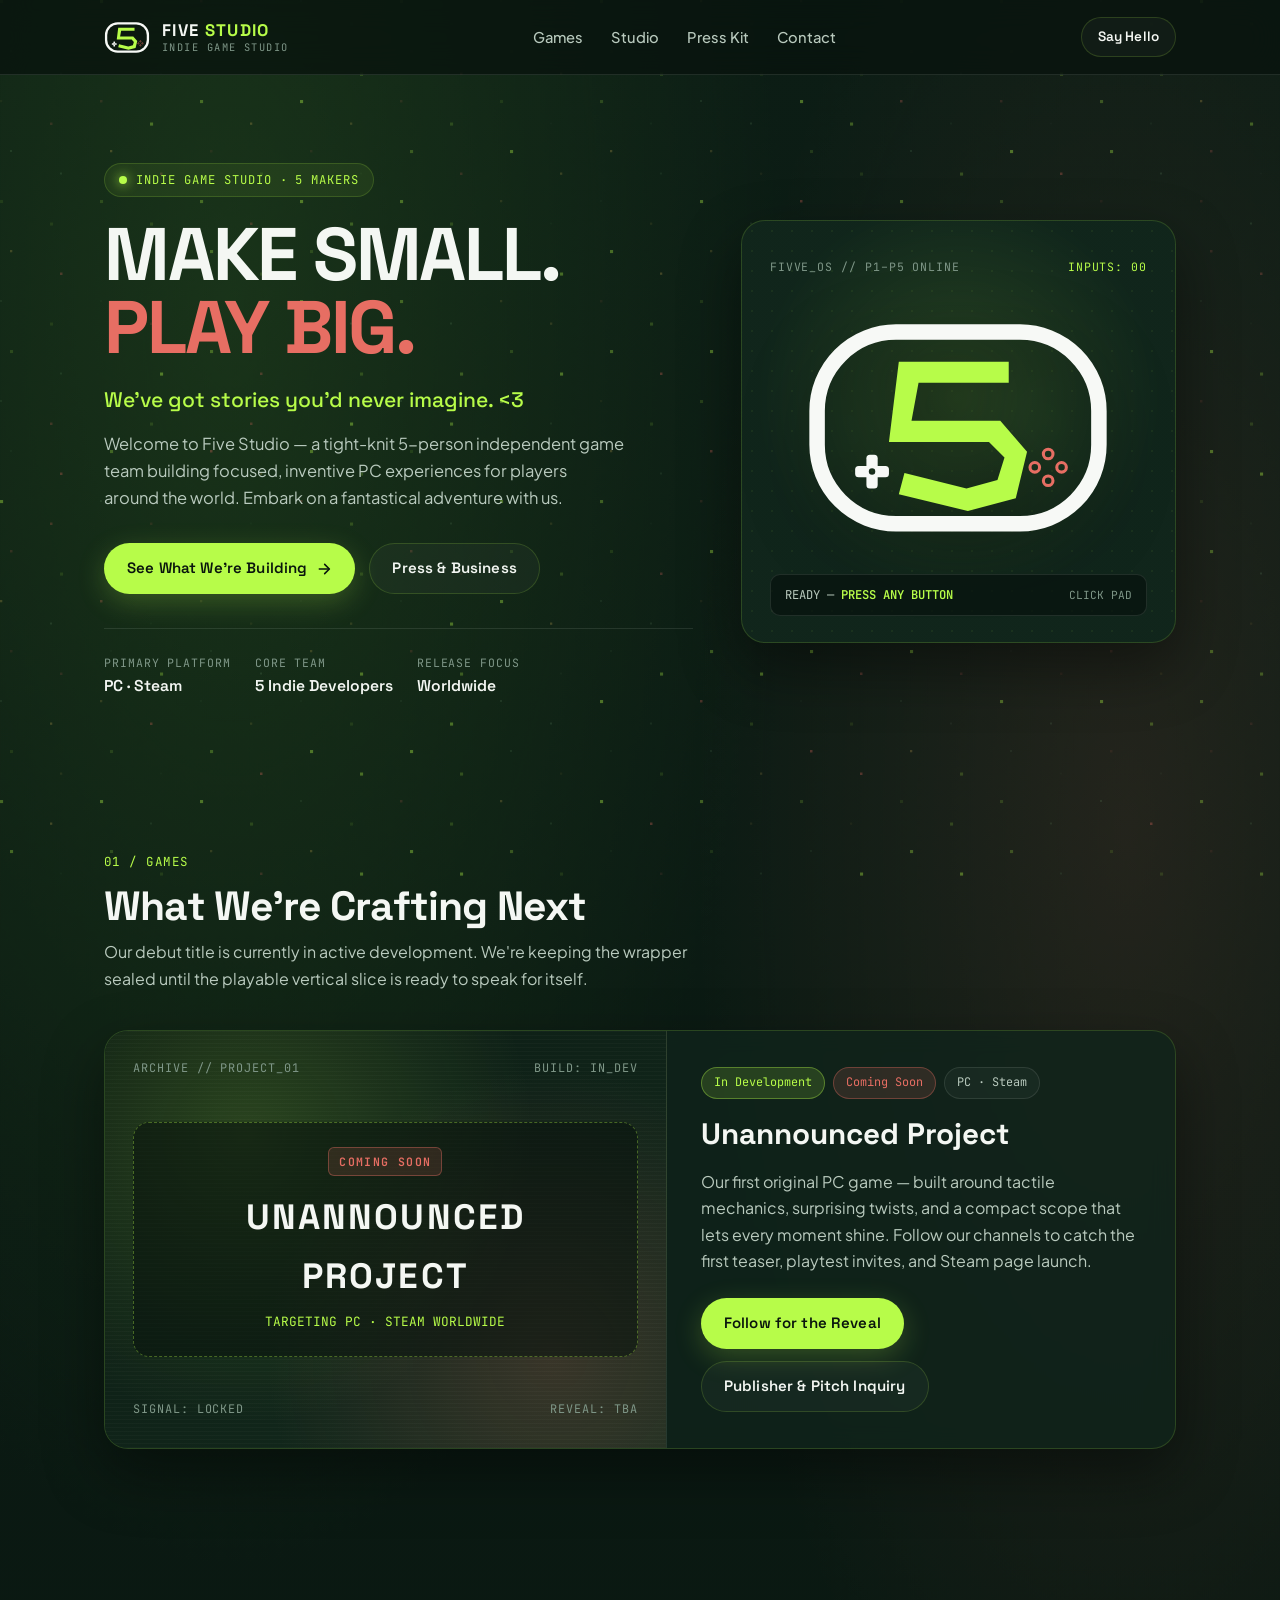
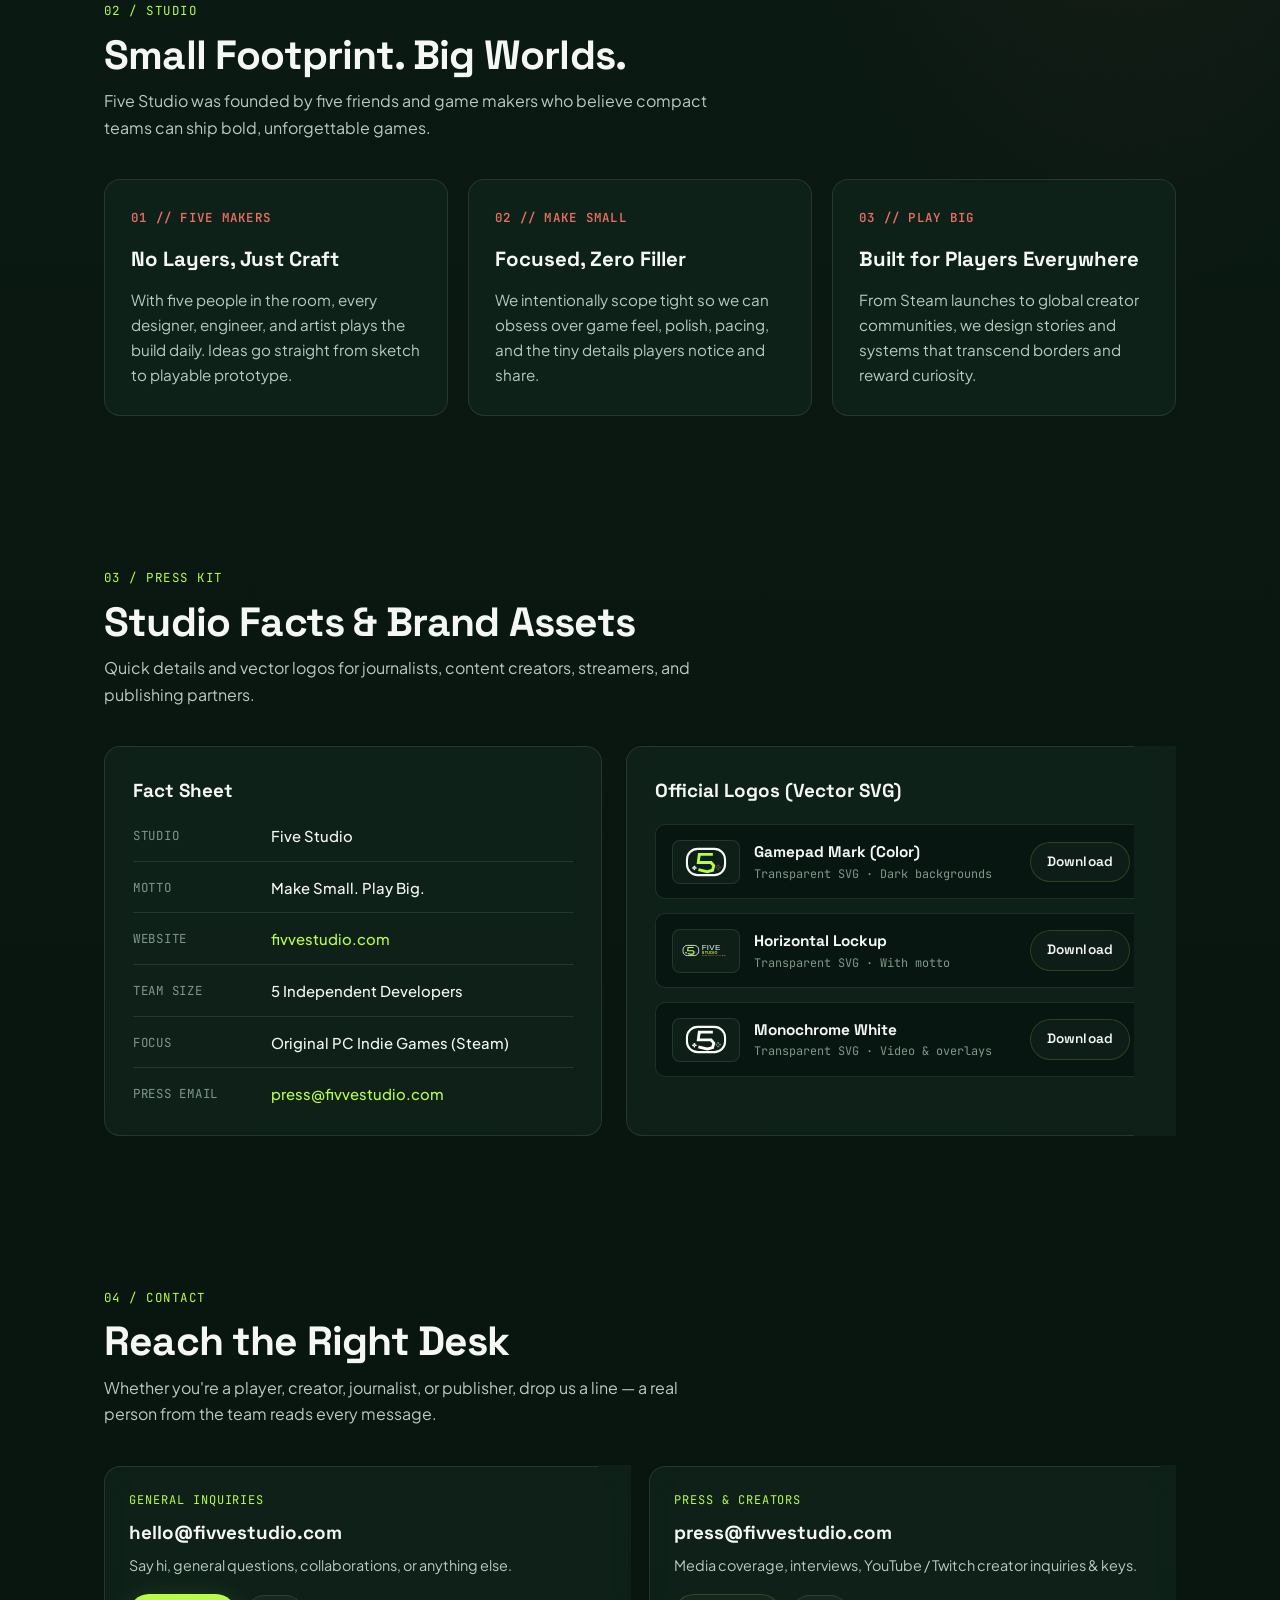
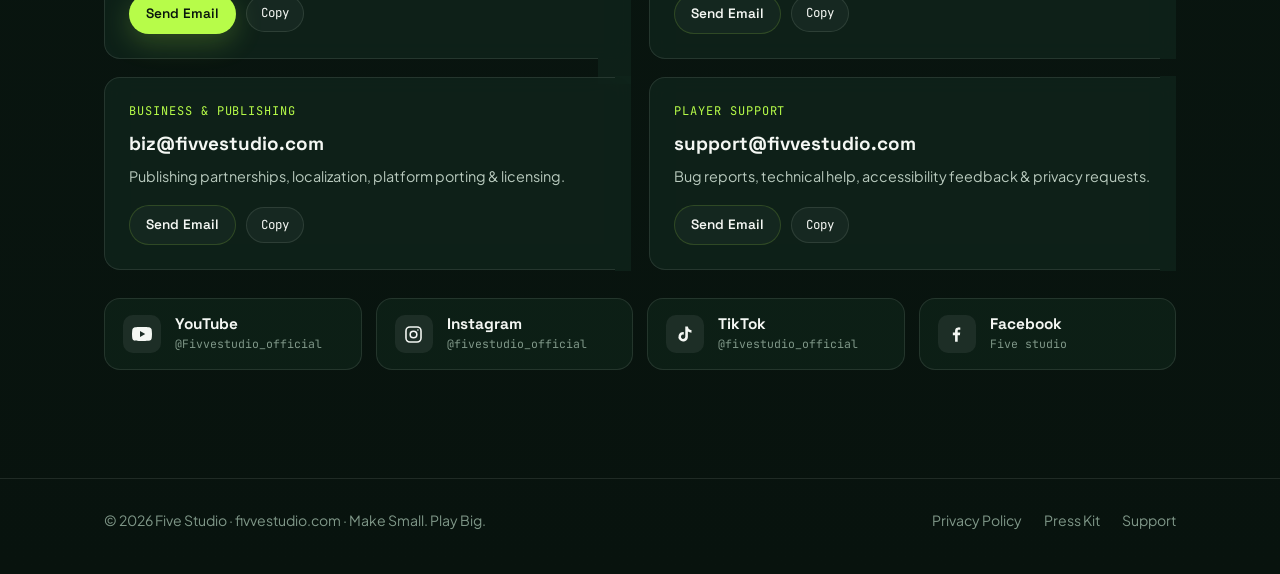
==== index.html @ c265f398 "feat: 初始化 Five Studio 官方网站与隐私政策页面" ====
<!DOCTYPE html>
<html lang="en">
<head>
  <meta charset="UTF-8" />
  <meta name="viewport" content="width=device-width, initial-scale=1.0" />
  <title>Five Studio — Make Small. Play Big. | Indie Game Studio</title>
  <meta name="description" content="Five Studio is a 5-person independent game studio crafting inventive PC games for players worldwide. Make Small. Play Big." />
  <link rel="canonical" href="https://fivvestudio.com/" />
  <meta name="theme-color" content="#0d1f17" />

  <!-- Open Graph / Social -->
  <meta property="og:type" content="website" />
  <meta property="og:site_name" content="Five Studio" />
  <meta property="og:title" content="Five Studio — Make Small. Play Big." />
  <meta property="og:description" content="We've got stories you'd never imagine. Five indie developers crafting tight, inventive games for PC & Steam." />
  <meta property="og:url" content="https://fivvestudio.com/" />
  <meta property="og:image" content="https://fivvestudio.com/assets/og-cover.png" />
  <meta property="og:image:width" content="1200" />
  <meta property="og:image:height" content="630" />

  <meta name="twitter:card" content="summary_large_image" />
  <meta name="twitter:title" content="Five Studio — Make Small. Play Big." />
  <meta name="twitter:description" content="We've got stories you'd never imagine. Five indie developers crafting tight, inventive games for PC & Steam." />
  <meta name="twitter:image" content="https://fivvestudio.com/assets/og-cover.png" />

  <link rel="icon" type="image/svg+xml" href="./assets/favicon.svg" />
  <link rel="preconnect" href="https://fonts.googleapis.com" />
  <link rel="preconnect" href="https://fonts.gstatic.com" crossorigin />
  <link href="https://fonts.googleapis.com/css2?family=JetBrains+Mono:wght@400;500;600&family=Plus+Jakarta+Sans:wght@400;500;600;700&family=Space+Grotesk:wght@500;600;700&display=swap" rel="stylesheet" />
  <link rel="stylesheet" href="./styles.css" />
</head>
<body>
  <canvas id="dot-matrix" aria-hidden="true"></canvas>

  <div class="site-shell">
    <header class="site-header">
      <div class="container nav-inner">
        <a class="brand-link" href="#top" aria-label="Five Studio Home">
          <img class="brand-mark" src="./assets/logo-mark.svg" alt="Five Studio Logo" width="46" height="33" />
          <span class="brand-wordmark">
            <span class="brand-name">FIVE <span>STUDIO</span></span>
            <span class="brand-sub">INDIE GAME STUDIO</span>
          </span>
        </a>

        <nav aria-label="Primary Navigation">
          <ul class="nav-links" id="nav-links">
            <li><a href="#games">Games</a></li>
            <li><a href="#studio">Studio</a></li>
            <li><a href="#press">Press Kit</a></li>
            <li><a href="#contact">Contact</a></li>
          </ul>
        </nav>

        <div class="nav-actions">
          <a class="btn btn-outline btn-sm" href="#contact">Say Hello</a>
          <button class="menu-toggle" id="menu-toggle" type="button" aria-label="Toggle Menu" aria-expanded="false" aria-controls="nav-links">
            <svg width="20" height="20" viewBox="0 0 24 24" fill="none" stroke="currentColor" stroke-width="2" stroke-linecap="round">
              <line x1="4" y1="7" x2="20" y2="7" />
              <line x1="4" y1="12" x2="20" y2="12" />
              <line x1="4" y1="17" x2="20" y2="17" />
            </svg>
          </button>
        </div>
      </div>
    </header>

    <main id="top">
      <!-- Hero -->
      <section class="hero">
        <div class="container hero-grid">
          <div>
            <div class="status-pill">
              <span class="status-dot" aria-hidden="true"></span>
              <span>Indie Game Studio · 5 Makers</span>
            </div>

            <h1 class="hero-title">
              <span class="line-white">MAKE SMALL.</span>
              <span class="line-accent">PLAY BIG.</span>
            </h1>

            <p class="hero-lead">We've got stories you'd never imagine. &lt;3</p>
            <p class="hero-desc">
              Welcome to Five Studio — a tight-knit 5-person independent game team building focused, inventive PC experiences for players around the world. Embark on a fantastical adventure with us.
            </p>

            <div class="hero-cta">
              <a class="btn btn-primary" href="#games">
                <span>See What We're Building</span>
                <svg width="16" height="16" viewBox="0 0 24 24" fill="none" stroke="currentColor" stroke-width="2.4" stroke-linecap="round" stroke-linejoin="round" aria-hidden="true">
                  <path d="M5 12h14" /><path d="m13 5 7 7-7 7" />
                </svg>
              </a>
              <a class="btn btn-outline" href="#contact">Press &amp; Business</a>
            </div>

            <div class="hero-meta">
              <div class="meta-item">
                <span class="meta-label">Primary Platform</span>
                <span class="meta-value">PC · Steam</span>
              </div>
              <div class="meta-item">
                <span class="meta-label">Core Team</span>
                <span class="meta-value">5 Indie Developers</span>
              </div>
              <div class="meta-item">
                <span class="meta-label">Release Focus</span>
                <span class="meta-value">Worldwide</span>
              </div>
            </div>
          </div>

          <!-- Interactive Controller Logo Card -->
          <div class="controller-stage" aria-label="Interactive Five Studio Controller">
            <div class="stage-topbar">
              <span>FIVVE_OS // P1–P5 ONLINE</span>
              <span class="stage-badge" id="stage-counter">INPUTS: 00</span>
            </div>

            <div class="controller-wrap">
              <svg class="interactive-logo" id="interactive-logo" xmlns="http://www.w3.org/2000/svg" viewBox="0 0 220 156" fill="none" role="img" aria-label="Five Studio Interactive Gamepad Logo">
                <defs>
                  <mask id="hero-dpad-hole">
                    <rect x="-20" y="-20" width="40" height="40" fill="#FFFFFF" />
                    <circle cx="0" cy="0" r="2.3" fill="#000000" />
                  </mask>
                </defs>

                <rect x="10" y="10" width="200" height="136" rx="56" ry="56" stroke="#F7F9F6" stroke-width="11" />
                <path
                  d="M68 31H146V46H82L77 73H140L159 95L151 128L117 137L68 125L72 110L116 121L138 115L143 99L132 88H61L68 31Z"
                  fill="#B7FC49"
                />

                <!-- Interactive D-Pad -->
                <g transform="translate(49 109)" mask="url(#hero-dpad-hole)">
                  <rect x="-12" y="-4" width="24" height="8" rx="2.5" fill="#F7F9F6" />
                  <rect x="-4" y="-12" width="8" height="24" rx="2.5" fill="#F7F9F6" />
                </g>
                <g class="ctrl-hit" data-key="UP" data-nudge="nudge-up" tabindex="0" role="button" aria-label="D-Pad Up">
                  <rect x="43" y="93" width="12" height="12" fill="transparent" />
                </g>
                <g class="ctrl-hit" data-key="DOWN" data-nudge="nudge-down" tabindex="0" role="button" aria-label="D-Pad Down">
                  <rect x="43" y="113" width="12" height="12" fill="transparent" />
                </g>
                <g class="ctrl-hit" data-key="LEFT" data-nudge="nudge-left" tabindex="0" role="button" aria-label="D-Pad Left">
                  <rect x="33" y="103" width="12" height="12" fill="transparent" />
                </g>
                <g class="ctrl-hit" data-key="RIGHT" data-nudge="nudge-right" tabindex="0" role="button" aria-label="D-Pad Right">
                  <rect x="53" y="103" width="12" height="12" fill="transparent" />
                </g>

                <!-- Interactive 4 Coral Buttons -->
                <g transform="translate(174 106)" stroke="#E76E63" stroke-width="2.2" fill="none">
                  <circle class="ctrl-btn-circle" cx="0" cy="-9.5" r="3.4" data-key="Y" data-nudge="nudge-pop" tabindex="0" role="button" aria-label="Button Y" />
                  <circle class="ctrl-btn-circle" cx="9.5" cy="0" r="3.4" data-key="B" data-nudge="nudge-pop" tabindex="0" role="button" aria-label="Button B" />
                  <circle class="ctrl-btn-circle" cx="0" cy="9.5" r="3.4" data-key="A" data-nudge="nudge-pop" tabindex="0" role="button" aria-label="Button A" />
                  <circle class="ctrl-btn-circle" cx="-9.5" cy="0" r="3.4" data-key="X" data-nudge="nudge-pop" tabindex="0" role="button" aria-label="Button X" />
                </g>
              </svg>
            </div>

            <div class="stage-console">
              <span class="console-text" id="console-text">READY — <strong>PRESS ANY BUTTON</strong></span>
              <span class="console-hint">CLICK PAD</span>
            </div>
          </div>
        </div>
      </section>

      <!-- Games Section -->
      <section class="section" id="games">
        <div class="container">
          <div class="section-header">
            <span class="section-eyebrow">01 / Games</span>
            <h2 class="section-title">What We're Crafting Next</h2>
            <p class="section-subtitle">
              Our debut title is currently in active development. We're keeping the wrapper sealed until the playable vertical slice is ready to speak for itself.
            </p>
          </div>

          <article class="game-card">
            <div class="game-visual">
              <div class="visual-hud-top">
                <span>ARCHIVE // PROJECT_01</span>
                <span>BUILD: IN_DEV</span>
              </div>

              <div class="visual-center">
                <span class="classified-tag">COMING SOON</span>
                <p class="classified-code">UNANNOUNCED PROJECT</p>
                <p class="classified-sub">TARGETING PC · STEAM WORLDWIDE</p>
              </div>

              <div class="visual-hud-bottom">
                <span>SIGNAL: LOCKED</span>
                <span>REVEAL: TBA</span>
              </div>
            </div>

            <div class="game-info">
              <div class="tag-row">
                <span class="chip chip-lime">In Development</span>
                <span class="chip chip-coral">Coming Soon</span>
                <span class="chip">PC · Steam</span>
              </div>

              <h3 class="game-title">Unannounced Project</h3>
              <p class="game-desc">
                Our first original PC game — built around tactile mechanics, surprising twists, and a compact scope that lets every moment shine. Follow our channels to catch the first teaser, playtest invites, and Steam page launch.
              </p>

              <div class="game-actions">
                <a class="btn btn-primary" href="#socials">Follow for the Reveal</a>
                <a class="btn btn-outline" href="mailto:biz@fivvestudio.com?subject=Five%20Studio%20%E2%80%94%20Unannounced%20Project%20Inquiry">
                  Publisher &amp; Pitch Inquiry
                </a>
              </div>
            </div>
          </article>
        </div>
      </section>

      <!-- Studio Section -->
      <section class="section" id="studio">
        <div class="container">
          <div class="section-header">
            <span class="section-eyebrow">02 / Studio</span>
            <h2 class="section-title">Small Footprint. Big Worlds.</h2>
            <p class="section-subtitle">
              Five Studio was founded by five friends and game makers who believe compact teams can ship bold, unforgettable games.
            </p>
          </div>

          <div class="pillars-grid">
            <div class="pillar-card">
              <div class="pillar-index">01 // FIVE MAKERS</div>
              <h3>No Layers, Just Craft</h3>
              <p>
                With five people in the room, every designer, engineer, and artist plays the build daily. Ideas go straight from sketch to playable prototype.
              </p>
            </div>

            <div class="pillar-card">
              <div class="pillar-index">02 // MAKE SMALL</div>
              <h3>Focused, Zero Filler</h3>
              <p>
                We intentionally scope tight so we can obsess over game feel, polish, pacing, and the tiny details players notice and share.
              </p>
            </div>

            <div class="pillar-card">
              <div class="pillar-index">03 // PLAY BIG</div>
              <h3>Built for Players Everywhere</h3>
              <p>
                From Steam launches to global creator communities, we design stories and systems that transcend borders and reward curiosity.
              </p>
            </div>
          </div>
        </div>
      </section>

      <!-- Press Kit Section -->
      <section class="section" id="press">
        <div class="container">
          <div class="section-header">
            <span class="section-eyebrow">03 / Press Kit</span>
            <h2 class="section-title">Studio Facts &amp; Brand Assets</h2>
            <p class="section-subtitle">
              Quick details and vector logos for journalists, content creators, streamers, and publishing partners.
            </p>
          </div>

          <div class="press-grid">
            <div class="panel">
              <h3 class="panel-title">Fact Sheet</h3>
              <dl class="facts-list">
                <div class="fact-row">
                  <dt>Studio</dt>
                  <dd>Five Studio</dd>
                </div>
                <div class="fact-row">
                  <dt>Motto</dt>
                  <dd>Make Small. Play Big.</dd>
                </div>
                <div class="fact-row">
                  <dt>Website</dt>
                  <dd><a href="https://fivvestudio.com/">fivvestudio.com</a></dd>
                </div>
                <div class="fact-row">
                  <dt>Team Size</dt>
                  <dd>5 Independent Developers</dd>
                </div>
                <div class="fact-row">
                  <dt>Focus</dt>
                  <dd>Original PC Indie Games (Steam)</dd>
                </div>
                <div class="fact-row">
                  <dt>Press Email</dt>
                  <dd><a href="mailto:press@fivvestudio.com">press@fivvestudio.com</a></dd>
                </div>
              </dl>
            </div>

            <div class="panel">
              <h3 class="panel-title">Official Logos (Vector SVG)</h3>
              <div class="asset-list">
                <div class="asset-item">
                  <div class="asset-left">
                    <div class="asset-thumb">
                      <img src="./assets/logo-mark.svg" alt="Five Studio Gamepad Mark preview" />
                    </div>
                    <div class="asset-meta">
                      <strong>Gamepad Mark (Color)</strong>
                      <span>Transparent SVG · Dark backgrounds</span>
                    </div>
                  </div>
                  <a class="btn btn-outline btn-sm" href="./assets/logo-mark.svg" download="five-studio-logo-mark.svg">Download</a>
                </div>

                <div class="asset-item">
                  <div class="asset-left">
                    <div class="asset-thumb">
                      <img src="./assets/logo-horizontal.svg" alt="Five Studio Horizontal Lockup preview" />
                    </div>
                    <div class="asset-meta">
                      <strong>Horizontal Lockup</strong>
                      <span>Transparent SVG · With motto</span>
                    </div>
                  </div>
                  <a class="btn btn-outline btn-sm" href="./assets/logo-horizontal.svg" download="five-studio-logo-horizontal.svg">Download</a>
                </div>

                <div class="asset-item">
                  <div class="asset-left">
                    <div class="asset-thumb">
                      <img src="./assets/logo-mono-white.svg" alt="Five Studio White Monochrome Logo preview" />
                    </div>
                    <div class="asset-meta">
                      <strong>Monochrome White</strong>
                      <span>Transparent SVG · Video &amp; overlays</span>
                    </div>
                  </div>
                  <a class="btn btn-outline btn-sm" href="./assets/logo-mono-white.svg" download="five-studio-logo-white.svg">Download</a>
                </div>
              </div>
            </div>
          </div>
        </div>
      </section>

      <!-- Contact & Socials -->
      <section class="section" id="contact">
        <div class="container">
          <div class="section-header">
            <span class="section-eyebrow">04 / Contact</span>
            <h2 class="section-title">Reach the Right Desk</h2>
            <p class="section-subtitle">
              Whether you're a player, creator, journalist, or publisher, drop us a line — a real person from the team reads every message.
            </p>
          </div>

          <div class="contact-grid">
            <div class="contact-card">
              <div>
                <div class="contact-role">General Inquiries</div>
                <div class="contact-email">hello@fivvestudio.com</div>
                <p class="contact-note">Say hi, general questions, collaborations, or anything else.</p>
              </div>
              <div class="contact-actions">
                <a class="btn btn-primary btn-sm" href="mailto:hello@fivvestudio.com">Send Email</a>
                <button class="copy-btn" type="button" data-copy="hello@fivvestudio.com">Copy</button>
              </div>
            </div>

            <div class="contact-card">
              <div>
                <div class="contact-role">Press &amp; Creators</div>
                <div class="contact-email">press@fivvestudio.com</div>
                <p class="contact-note">Media coverage, interviews, YouTube / Twitch creator inquiries &amp; keys.</p>
              </div>
              <div class="contact-actions">
                <a class="btn btn-outline btn-sm" href="mailto:press@fivvestudio.com">Send Email</a>
                <button class="copy-btn" type="button" data-copy="press@fivvestudio.com">Copy</button>
              </div>
            </div>

            <div class="contact-card">
              <div>
                <div class="contact-role">Business &amp; Publishing</div>
                <div class="contact-email">biz@fivvestudio.com</div>
                <p class="contact-note">Publishing partnerships, localization, platform porting &amp; licensing.</p>
              </div>
              <div class="contact-actions">
                <a class="btn btn-outline btn-sm" href="mailto:biz@fivvestudio.com">Send Email</a>
                <button class="copy-btn" type="button" data-copy="biz@fivvestudio.com">Copy</button>
              </div>
            </div>

            <div class="contact-card">
              <div>
                <div class="contact-role">Player Support</div>
                <div class="contact-email">support@fivvestudio.com</div>
                <p class="contact-note">Bug reports, technical help, accessibility feedback &amp; privacy requests.</p>
              </div>
              <div class="contact-actions">
                <a class="btn btn-outline btn-sm" href="mailto:support@fivvestudio.com">Send Email</a>
                <button class="copy-btn" type="button" data-copy="support@fivvestudio.com">Copy</button>
              </div>
            </div>
          </div>

          <div class="socials-grid" id="socials" aria-label="Official Social Media Channels">
            <a class="social-card" href="https://www.youtube.com/@Fivvestudio_official" target="_blank" rel="noopener noreferrer">
              <span class="social-icon" aria-hidden="true">
                <svg width="20" height="20" viewBox="0 0 24 24" fill="currentColor">
                  <path d="M23.5 6.2a3.02 3.02 0 0 0-2.12-2.14C19.5 3.5 12 3.5 12 3.5s-7.5 0-9.38.56A3.02 3.02 0 0 0 .5 6.2 31.6 31.6 0 0 0 0 12a31.6 31.6 0 0 0 .5 5.8 3.02 3.02 0 0 0 2.12 2.14c1.88.56 9.38.56 9.38.56s7.5 0 9.38-.56a3.02 3.02 0 0 0 2.12-2.14A31.6 31.6 0 0 0 24 12a31.6 31.6 0 0 0-.5-5.8ZM9.6 15.6V8.4l6.3 3.6-6.3 3.6Z" />
                </svg>
              </span>
              <span class="social-meta">
                <strong>YouTube</strong>
                <span>@Fivvestudio_official</span>
              </span>
            </a>

            <a class="social-card" href="https://www.instagram.com/fivestudio_official/" target="_blank" rel="noopener noreferrer">
              <span class="social-icon" aria-hidden="true">
                <svg width="19" height="19" viewBox="0 0 24 24" fill="none" stroke="currentColor" stroke-width="2" stroke-linecap="round" stroke-linejoin="round">
                  <rect x="2.5" y="2.5" width="19" height="19" rx="5" />
                  <circle cx="12" cy="12" r="4.2" />
                  <circle cx="17.6" cy="6.4" r="1" fill="currentColor" stroke="none" />
                </svg>
              </span>
              <span class="social-meta">
                <strong>Instagram</strong>
                <span>@fivestudio_official</span>
              </span>
            </a>

            <a class="social-card" href="https://www.tiktok.com/@fivestudio_official" target="_blank" rel="noopener noreferrer">
              <span class="social-icon" aria-hidden="true">
                <svg width="18" height="18" viewBox="0 0 24 24" fill="currentColor">
                  <path d="M19.59 6.69a4.83 4.83 0 0 1-3.77-4.25V2h-3.45v13.67a2.89 2.89 0 0 1-5.2 1.74 2.89 2.89 0 0 1 2.31-4.64 2.93 2.93 0 0 1 .88.13V9.4a6.84 6.84 0 0 0-1-.05A6.33 6.33 0 0 0 5 20.1a6.34 6.34 0 0 0 10.86-4.43v-7a8.16 8.16 0 0 0 4.77 1.52v-3.4a4.85 4.85 0 0 1-1-.1Z" />
                </svg>
              </span>
              <span class="social-meta">
                <strong>TikTok</strong>
                <span>@fivestudio_official</span>
              </span>
            </a>

            <a class="social-card" href="https://www.facebook.com/profile.php?id=61589894813402" target="_blank" rel="noopener noreferrer">
              <span class="social-icon" aria-hidden="true">
                <svg width="19" height="19" viewBox="0 0 24 24" fill="currentColor">
                  <path d="M13.5 21v-8.2h2.76l.41-3.2H13.5V7.55c0-.93.26-1.56 1.6-1.56h1.7V3.13A22.7 22.7 0 0 0 14.32 3c-2.46 0-4.14 1.5-4.14 4.25v2.35H7.4v3.2h2.78V21h3.32Z" />
                </svg>
              </span>
              <span class="social-meta">
                <strong>Facebook</strong>
                <span>Five studio</span>
              </span>
            </a>
          </div>
        </div>
      </section>
    </main>

    <footer class="site-footer">
      <div class="container footer-inner">
        <div>&copy; <span id="year">2026</span> Five Studio &middot; fivvestudio.com &middot; Make Small. Play Big.</div>
        <div class="footer-links">
          <a href="./privacy/">Privacy Policy</a>
          <a href="#press">Press Kit</a>
          <a href="mailto:support@fivvestudio.com">Support</a>
        </div>
      </div>
    </footer>
  </div>

  <script src="./app.js" defer></script>
</body>
</html>
---- styles.css ----
:root {
  --bg-void: #08130e;
  --bg-base: #0d1f17;
  --bg-elevated: rgba(16, 37, 27, 0.78);
  --bg-elevated-solid: #12281d;
  --bg-glow: #243f1e;
  --lime: #b7fc49;
  --lime-soft: rgba(183, 252, 73, 0.14);
  --coral: #e76e63;
  --coral-soft: rgba(231, 110, 99, 0.14);
  --gold: #d7b45c;
  --ink: #f4f7f3;
  --ink-secondary: #b9cabe;
  --ink-muted: #7f9788;
  --border: rgba(183, 252, 73, 0.16);
  --border-subtle: rgba(244, 247, 243, 0.1);
  --radius-sm: 10px;
  --radius-md: 16px;
  --radius-lg: 24px;
  --shadow-card: 0 24px 60px rgba(0, 0, 0, 0.42);
  --font-display: 'Space Grotesk', system-ui, -apple-system, BlinkMacSystemFont, sans-serif;
  --font-body: 'Plus Jakarta Sans', system-ui, -apple-system, BlinkMacSystemFont, sans-serif;
  --font-mono: 'JetBrains Mono', ui-monospace, SFMono-Regular, Menlo, monospace;
}

*,
*::before,
*::after {
  box-sizing: border-box;
}

html {
  scroll-behavior: smooth;
  background-color: var(--bg-void);
  color: var(--ink);
}

body {
  margin: 0;
  min-height: 100vh;
  font-family: var(--font-body);
  font-size: 16px;
  line-height: 1.65;
  color: var(--ink);
  background:
    radial-gradient(62% 48% at 18% 8%, rgba(49, 92, 34, 0.36) 0%, rgba(13, 31, 23, 0) 70%),
    radial-gradient(50% 42% at 88% 22%, rgba(231, 110, 99, 0.11) 0%, rgba(13, 31, 23, 0) 68%),
    linear-gradient(180deg, #0c1d15 0%, #08130e 100%);
  overflow-x: hidden;
  -webkit-font-smoothing: antialiased;
}

a {
  color: inherit;
  text-decoration: none;
}

img,
svg {
  display: block;
  max-width: 100%;
}

button {
  font: inherit;
  color: inherit;
}

:focus-visible {
  outline: 2px solid var(--lime);
  outline-offset: 3px;
}

/* Pixel matrix canvas backdrop */
#dot-matrix {
  position: fixed;
  inset: 0;
  width: 100%;
  height: 100%;
  pointer-events: none;
  z-index: 0;
  opacity: 0.72;
}

.site-shell {
  position: relative;
  z-index: 1;
}

.container {
  width: 100%;
  max-width: 1120px;
  margin: 0 auto;
  padding: 0 24px;
}

/* Header */
.site-header {
  position: sticky;
  top: 0;
  z-index: 50;
  backdrop-filter: blur(16px);
  -webkit-backdrop-filter: blur(16px);
  background: rgba(8, 19, 14, 0.76);
  border-bottom: 1px solid var(--border-subtle);
}

.nav-inner {
  display: flex;
  align-items: center;
  justify-content: space-between;
  gap: 20px;
  height: 74px;
}

.brand-link {
  display: inline-flex;
  align-items: center;
  gap: 12px;
  flex-shrink: 0;
}

.brand-mark {
  width: 46px;
  height: 33px;
  transition: transform 0.22s ease;
}

.brand-link:hover .brand-mark {
  transform: scale(1.06) rotate(-2deg);
}

.brand-wordmark {
  display: flex;
  flex-direction: column;
  line-height: 1;
}

.brand-name {
  font-family: var(--font-display);
  font-weight: 700;
  font-size: 1.05rem;
  letter-spacing: 0.08em;
  color: var(--ink);
}

.brand-name span {
  color: var(--lime);
}

.brand-sub {
  font-family: var(--font-mono);
  font-size: 0.65rem;
  letter-spacing: 0.14em;
  color: var(--ink-muted);
  margin-top: 3px;
}

.nav-links {
  display: flex;
  align-items: center;
  gap: 28px;
  list-style: none;
  margin: 0;
  padding: 0;
}

.nav-links a {
  font-size: 0.92rem;
  font-weight: 500;
  color: var(--ink-secondary);
  transition: color 0.18s ease;
}

.nav-links a:hover {
  color: var(--lime);
}

.nav-actions {
  display: flex;
  align-items: center;
  gap: 12px;
}

.menu-toggle {
  display: none;
  align-items: center;
  justify-content: center;
  width: 42px;
  height: 42px;
  border-radius: var(--radius-sm);
  border: 1px solid var(--border-subtle);
  background: rgba(255, 255, 255, 0.03);
  cursor: pointer;
}

/* Buttons */
.btn {
  display: inline-flex;
  align-items: center;
  justify-content: center;
  gap: 9px;
  padding: 12px 22px;
  border-radius: 999px;
  font-family: var(--font-display);
  font-weight: 600;
  font-size: 0.94rem;
  letter-spacing: 0.01em;
  border: 1px solid transparent;
  cursor: pointer;
  transition: transform 0.18s ease, box-shadow 0.2s ease, background-color 0.2s ease, border-color 0.2s ease, color 0.2s ease;
  white-space: nowrap;
}

.btn:active {
  transform: translateY(1px) scale(0.99);
}

.btn-primary {
  background: var(--lime);
  color: #09150d;
  box-shadow: 0 8px 28px rgba(183, 252, 73, 0.22);
}

.btn-primary:hover {
  background: #c8ff6e;
  transform: translateY(-2px);
  box-shadow: 0 12px 34px rgba(183, 252, 73, 0.34);
}

.btn-outline {
  background: rgba(255, 255, 255, 0.03);
  border-color: var(--border);
  color: var(--ink);
}

.btn-outline:hover {
  border-color: var(--lime);
  background: rgba(183, 252, 73, 0.08);
  color: var(--lime);
  transform: translateY(-2px);
}

.btn-sm {
  padding: 8px 16px;
  font-size: 0.85rem;
}

/* Status Pill */
.status-pill {
  display: inline-flex;
  align-items: center;
  gap: 9px;
  padding: 6px 14px;
  border-radius: 999px;
  border: 1px solid var(--border);
  background: rgba(183, 252, 73, 0.07);
  font-family: var(--font-mono);
  font-size: 0.76rem;
  letter-spacing: 0.08em;
  text-transform: uppercase;
  color: var(--lime);
}

.status-dot {
  width: 8px;
  height: 8px;
  border-radius: 50%;
  background: var(--lime);
  box-shadow: 0 0 12px var(--lime);
  animation: pulse 2.2s ease-in-out infinite;
}

@keyframes pulse {
  0%, 100% { opacity: 1; transform: scale(1); }
  50% { opacity: 0.45; transform: scale(0.84); }
}

/* Hero Section */
.hero {
  padding: 88px 0 76px;
}

.hero-grid {
  display: grid;
  grid-template-columns: 1.15fr 0.85fr;
  gap: 48px;
  align-items: center;
}

.hero-title {
  margin: 22px 0 18px;
  font-family: var(--font-display);
  font-size: clamp(2.8rem, 6vw, 4.65rem);
  font-weight: 700;
  line-height: 0.98;
  letter-spacing: -0.03em;
}

.hero-title .line-white {
  display: block;
  color: var(--ink);
}

.hero-title .line-accent {
  display: block;
  color: var(--coral);
}

.hero-lead {
  margin: 0 0 12px;
  font-family: var(--font-display);
  font-size: clamp(1.12rem, 2vw, 1.32rem);
  font-weight: 500;
  color: var(--lime);
}

.hero-desc {
  margin: 0 0 32px;
  max-width: 520px;
  color: var(--ink-secondary);
  font-size: 1.03rem;
}

.hero-cta {
  display: flex;
  flex-wrap: wrap;
  gap: 14px;
  margin-bottom: 34px;
}

.hero-meta {
  display: flex;
  flex-wrap: wrap;
  gap: 24px;
  padding-top: 24px;
  border-top: 1px solid var(--border-subtle);
}

.meta-item {
  display: flex;
  flex-direction: column;
  gap: 2px;
}

.meta-label {
  font-family: var(--font-mono);
  font-size: 0.72rem;
  letter-spacing: 0.08em;
  text-transform: uppercase;
  color: var(--ink-muted);
}

.meta-value {
  font-family: var(--font-display);
  font-weight: 600;
  font-size: 0.98rem;
  color: var(--ink);
}

/* Interactive Controller Stage */
.controller-stage {
  position: relative;
  border-radius: var(--radius-lg);
  padding: 36px 28px 26px;
  background:
    radial-gradient(circle at 50% 42%, rgba(183, 252, 73, 0.14) 0%, rgba(16, 37, 27, 0.9) 62%),
    var(--bg-elevated-solid);
  border: 1px solid var(--border);
  box-shadow: var(--shadow-card);
  overflow: hidden;
}

.controller-stage::before {
  content: '';
  position: absolute;
  inset: 0;
  background-image: radial-gradient(rgba(183, 252, 73, 0.16) 1.2px, transparent 1.2px);
  background-size: 20px 20px;
  opacity: 0.35;
  pointer-events: none;
}

.stage-topbar {
  position: relative;
  display: flex;
  justify-content: space-between;
  align-items: center;
  margin-bottom: 24px;
  font-family: var(--font-mono);
  font-size: 0.72rem;
  letter-spacing: 0.08em;
  color: var(--ink-muted);
}

.stage-badge {
  color: var(--lime);
}

.controller-wrap {
  position: relative;
  display: flex;
  align-items: center;
  justify-content: center;
  padding: 18px 8px 22px;
}

.interactive-logo {
  width: 100%;
  max-width: 310px;
  height: auto;
  filter: drop-shadow(0 16px 32px rgba(0, 0, 0, 0.45));
  transition: transform 0.25s ease;
  user-select: none;
}

.interactive-logo.nudge-up { transform: translateY(-6px); }
.interactive-logo.nudge-down { transform: translateY(6px); }
.interactive-logo.nudge-left { transform: translateX(-6px) rotate(-1.5deg); }
.interactive-logo.nudge-right { transform: translateX(6px) rotate(1.5deg); }
.interactive-logo.nudge-pop { transform: scale(1.045); }

.ctrl-hit {
  cursor: pointer;
  transition: opacity 0.14s ease, transform 0.14s ease;
}

.ctrl-btn-circle {
  cursor: pointer;
  transition: fill 0.14s ease, stroke-width 0.14s ease;
}

.ctrl-btn-circle:hover,
.ctrl-btn-circle.is-pressed {
  fill: rgba(231, 110, 99, 0.42);
  stroke-width: 2.8;
}

.stage-console {
  position: relative;
  display: flex;
  align-items: center;
  justify-content: space-between;
  gap: 12px;
  margin-top: 14px;
  padding: 10px 14px;
  border-radius: var(--radius-sm);
  background: rgba(8, 19, 14, 0.72);
  border: 1px solid var(--border-subtle);
  font-family: var(--font-mono);
  font-size: 0.76rem;
  color: var(--ink-secondary);
}

.console-text {
  overflow: hidden;
  text-overflow: ellipsis;
  white-space: nowrap;
}

.console-text strong {
  color: var(--lime);
  font-weight: 600;
}

.console-text.combo strong {
  color: var(--coral);
}

.console-hint {
  color: var(--ink-muted);
  font-size: 0.7rem;
  flex-shrink: 0;
}

/* Sections */
.section {
  padding: 76px 0;
}

.section-header {
  display: flex;
  flex-direction: column;
  gap: 10px;
  margin-bottom: 38px;
}

.section-eyebrow {
  font-family: var(--font-mono);
  font-size: 0.78rem;
  letter-spacing: 0.12em;
  text-transform: uppercase;
  color: var(--lime);
}

.section-title {
  margin: 0;
  font-family: var(--font-display);
  font-size: clamp(1.85rem, 3.6vw, 2.55rem);
  font-weight: 700;
  line-height: 1.15;
  letter-spacing: -0.02em;
}

.section-subtitle {
  margin: 0;
  max-width: 620px;
  color: var(--ink-secondary);
  font-size: 1rem;
}

/* Featured Unannounced Game Card */
.game-card {
  display: grid;
  grid-template-columns: 1.05fr 0.95fr;
  border-radius: var(--radius-lg);
  overflow: hidden;
  background: var(--bg-elevated);
  border: 1px solid var(--border);
  box-shadow: var(--shadow-card);
  backdrop-filter: blur(12px);
}

.game-visual {
  position: relative;
  min-height: 330px;
  padding: 28px;
  display: flex;
  flex-direction: column;
  justify-content: space-between;
  background:
    radial-gradient(circle at 25% 25%, rgba(183, 252, 73, 0.17) 0%, transparent 55%),
    radial-gradient(circle at 80% 78%, rgba(231, 110, 99, 0.18) 0%, transparent 52%),
    linear-gradient(145deg, #0b1a13 0%, #142c1e 100%);
  border-right: 1px solid var(--border-subtle);
  overflow: hidden;
}

/* Subtle CRT scanline texture */
.game-visual::after {
  content: '';
  position: absolute;
  inset: 0;
  background: repeating-linear-gradient(
    to bottom,
    rgba(255, 255, 255, 0.025) 0px,
    rgba(255, 255, 255, 0.025) 1px,
    transparent 1px,
    transparent 4px
  );
  pointer-events: none;
}

.visual-hud-top,
.visual-hud-bottom {
  position: relative;
  z-index: 1;
  display: flex;
  justify-content: space-between;
  align-items: center;
  gap: 12px;
  font-family: var(--font-mono);
  font-size: 0.74rem;
  letter-spacing: 0.08em;
  color: var(--ink-muted);
}

.visual-center {
  position: relative;
  z-index: 1;
  margin: 28px 0;
  padding: 24px;
  border-radius: var(--radius-md);
  border: 1px dashed rgba(183, 252, 73, 0.34);
  background: rgba(8, 19, 14, 0.56);
  text-align: center;
}

.classified-tag {
  display: inline-block;
  padding: 4px 10px;
  border-radius: 6px;
  background: var(--coral-soft);
  border: 1px solid rgba(231, 110, 99, 0.38);
  color: var(--coral);
  font-family: var(--font-mono);
  font-size: 0.72rem;
  font-weight: 600;
  letter-spacing: 0.12em;
  margin-bottom: 12px;
}

.classified-code {
  font-family: var(--font-display);
  font-size: clamp(1.6rem, 3vw, 2.2rem);
  font-weight: 700;
  letter-spacing: 0.06em;
  color: var(--ink);
  margin: 0 0 6px;
}

.classified-sub {
  margin: 0;
  font-family: var(--font-mono);
  font-size: 0.8rem;
  color: var(--lime);
}

.game-info {
  padding: 36px 34px;
  display: flex;
  flex-direction: column;
  justify-content: center;
  gap: 18px;
}

.tag-row {
  display: flex;
  flex-wrap: wrap;
  gap: 8px;
}

.chip {
  display: inline-flex;
  align-items: center;
  gap: 6px;
  padding: 5px 12px;
  border-radius: 999px;
  font-family: var(--font-mono);
  font-size: 0.74rem;
  border: 1px solid var(--border-subtle);
  background: rgba(255, 255, 255, 0.03);
  color: var(--ink-secondary);
}

.chip-lime {
  border-color: rgba(183, 252, 73, 0.35);
  background: var(--lime-soft);
  color: var(--lime);
}

.chip-coral {
  border-color: rgba(231, 110, 99, 0.35);
  background: var(--coral-soft);
  color: var(--coral);
}

.game-title {
  margin: 0;
  font-family: var(--font-display);
  font-size: 1.85rem;
  font-weight: 700;
  line-height: 1.15;
}

.game-desc {
  margin: 0;
  color: var(--ink-secondary);
}

.game-actions {
  display: flex;
  flex-wrap: wrap;
  gap: 12px;
  margin-top: 6px;
}

/* Studio Pillars */
.pillars-grid {
  display: grid;
  grid-template-columns: repeat(3, 1fr);
  gap: 20px;
}

.pillar-card {
  padding: 28px 26px;
  border-radius: var(--radius-md);
  background: var(--bg-elevated);
  border: 1px solid var(--border-subtle);
  backdrop-filter: blur(10px);
  transition: border-color 0.2s ease, transform 0.2s ease;
}

.pillar-card:hover {
  border-color: var(--border);
  transform: translateY(-3px);
}

.pillar-index {
  font-family: var(--font-mono);
  font-size: 0.78rem;
  font-weight: 600;
  color: var(--coral);
  letter-spacing: 0.1em;
  margin-bottom: 14px;
}

.pillar-card h3 {
  margin: 0 0 10px;
  font-family: var(--font-display);
  font-size: 1.28rem;
  font-weight: 700;
}

.pillar-card p {
  margin: 0;
  color: var(--ink-secondary);
  font-size: 0.95rem;
}

/* Press Kit Grid */
.press-grid {
  display: grid;
  grid-template-columns: 0.95fr 1.05fr;
  gap: 24px;
  align-items: stretch;
}

.panel {
  padding: 28px;
  border-radius: var(--radius-md);
  background: var(--bg-elevated);
  border: 1px solid var(--border-subtle);
  backdrop-filter: blur(10px);
}

.panel-title {
  margin: 0 0 18px;
  font-family: var(--font-display);
  font-size: 1.18rem;
  font-weight: 700;
}

.facts-list {
  display: grid;
  gap: 14px;
  margin: 0;
}

.fact-row {
  display: grid;
  grid-template-columns: 126px 1fr;
  gap: 12px;
  padding-bottom: 12px;
  border-bottom: 1px solid var(--border-subtle);
  font-size: 0.93rem;
}

.fact-row:last-child {
  padding-bottom: 0;
  border-bottom: none;
}

.fact-row dt {
  font-family: var(--font-mono);
  font-size: 0.78rem;
  color: var(--ink-muted);
  text-transform: uppercase;
  letter-spacing: 0.06em;
  padding-top: 2px;
}

.fact-row dd {
  margin: 0;
  color: var(--ink);
  font-weight: 500;
}

.fact-row dd a {
  color: var(--lime);
}

.fact-row dd a:hover {
  text-decoration: underline;
}

.asset-list {
  display: grid;
  gap: 14px;
}

.asset-item {
  display: flex;
  align-items: center;
  justify-content: space-between;
  gap: 16px;
  padding: 14px 16px;
  border-radius: var(--radius-sm);
  background: rgba(8, 19, 14, 0.62);
  border: 1px solid var(--border-subtle);
  transition: border-color 0.2s ease;
}

.asset-item:hover {
  border-color: var(--border);
}

.asset-left {
  display: flex;
  align-items: center;
  gap: 14px;
  min-width: 0;
}

.asset-thumb {
  width: 68px;
  height: 44px;
  padding: 6px 8px;
  border-radius: 8px;
  background: #0d1f17;
  border: 1px solid var(--border-subtle);
  display: flex;
  align-items: center;
  justify-content: center;
  flex-shrink: 0;
}

.asset-thumb img {
  max-height: 100%;
  max-width: 100%;
  object-fit: contain;
}

.asset-meta strong {
  display: block;
  font-family: var(--font-display);
  font-size: 0.96rem;
  color: var(--ink);
}

.asset-meta span {
  display: block;
  font-family: var(--font-mono);
  font-size: 0.74rem;
  color: var(--ink-muted);
}

/* Contact Cards */
.contact-grid {
  display: grid;
  grid-template-columns: repeat(2, 1fr);
  gap: 18px;
  margin-bottom: 28px;
}

.contact-card {
  padding: 24px;
  border-radius: var(--radius-md);
  background: var(--bg-elevated);
  border: 1px solid var(--border-subtle);
  backdrop-filter: blur(10px);
  display: flex;
  flex-direction: column;
  justify-content: space-between;
  gap: 16px;
  transition: border-color 0.2s ease, transform 0.2s ease;
}

.contact-card:hover {
  border-color: var(--border);
  transform: translateY(-2px);
}

.contact-role {
  font-family: var(--font-mono);
  font-size: 0.75rem;
  text-transform: uppercase;
  letter-spacing: 0.08em;
  color: var(--lime);
  margin-bottom: 6px;
}

.contact-email {
  font-family: var(--font-display);
  font-size: 1.18rem;
  font-weight: 700;
  color: var(--ink);
  word-break: break-all;
}

.contact-note {
  margin: 6px 0 0;
  font-size: 0.9rem;
  color: var(--ink-secondary);
}

.contact-actions {
  display: flex;
  align-items: center;
  gap: 10px;
}

.copy-btn {
  display: inline-flex;
  align-items: center;
  gap: 6px;
  padding: 7px 14px;
  border-radius: 999px;
  border: 1px solid var(--border-subtle);
  background: rgba(255, 255, 255, 0.04);
  font-family: var(--font-mono);
  font-size: 0.78rem;
  cursor: pointer;
  transition: border-color 0.18s ease, color 0.18s ease, background-color 0.18s ease;
}

.copy-btn:hover {
  border-color: var(--lime);
  color: var(--lime);
}

.copy-btn.copied {
  border-color: var(--lime);
  background: var(--lime-soft);
  color: var(--lime);
}

/* Socials Strip */
.socials-grid {
  display: grid;
  grid-template-columns: repeat(4, 1fr);
  gap: 14px;
}

.social-card {
  display: flex;
  align-items: center;
  gap: 14px;
  padding: 16px 18px;
  border-radius: var(--radius-md);
  background: rgba(16, 37, 27, 0.65);
  border: 1px solid var(--border-subtle);
  transition: border-color 0.2s ease, transform 0.2s ease, background-color 0.2s ease;
}

.social-card:hover {
  border-color: var(--lime);
  background: rgba(183, 252, 73, 0.08);
  transform: translateY(-2px);
}

.social-icon {
  width: 38px;
  height: 38px;
  border-radius: 10px;
  background: rgba(244, 247, 243, 0.07);
  display: flex;
  align-items: center;
  justify-content: center;
  flex-shrink: 0;
  color: var(--ink);
  transition: color 0.2s ease, background-color 0.2s ease;
}

.social-card:hover .social-icon {
  color: #09150d;
  background: var(--lime);
}

.social-meta {
  min-width: 0;
}

.social-meta strong {
  display: block;
  font-family: var(--font-display);
  font-size: 0.96rem;
  line-height: 1.2;
}

.social-meta span {
  display: block;
  font-family: var(--font-mono);
  font-size: 0.72rem;
  color: var(--ink-muted);
  white-space: nowrap;
  overflow: hidden;
  text-overflow: ellipsis;
}

/* Footer */
.site-footer {
  margin-top: 32px;
  padding: 30px 0 42px;
  border-top: 1px solid var(--border-subtle);
}

.footer-inner {
  display: flex;
  flex-wrap: wrap;
  align-items: center;
  justify-content: space-between;
  gap: 16px;
  font-size: 0.88rem;
  color: var(--ink-muted);
}

.footer-links {
  display: flex;
  align-items: center;
  gap: 22px;
}

.footer-links a:hover {
  color: var(--lime);
}

/* Legal / Subpage Styling */
.legal-main {
  padding: 64px 0 88px;
}

.legal-card {
  max-width: 820px;
  margin: 0 auto;
  padding: 44px 42px;
  border-radius: var(--radius-lg);
  background: var(--bg-elevated);
  border: 1px solid var(--border-subtle);
  box-shadow: var(--shadow-card);
  backdrop-filter: blur(12px);
}

.legal-card h1 {
  margin: 14px 0 8px;
  font-family: var(--font-display);
  font-size: clamp(2rem, 4vw, 2.75rem);
  line-height: 1.1;
}

.legal-updated {
  margin: 0 0 28px;
  font-family: var(--font-mono);
  font-size: 0.82rem;
  color: var(--ink-muted);
}

.legal-card h2 {
  margin: 30px 0 10px;
  font-family: var(--font-display);
  font-size: 1.24rem;
  color: var(--lime);
}

.legal-card p,
.legal-card li {
  color: var(--ink-secondary);
}

.legal-card ul {
  padding-left: 20px;
  margin: 10px 0 14px;
}

.legal-card a {
  color: var(--lime);
  text-decoration: underline;
  text-underline-offset: 3px;
}

/* 404 Page */
.error-stage {
  min-height: calc(100vh - 170px);
  display: flex;
  align-items: center;
  justify-content: center;
  padding: 56px 0;
  text-align: center;
}

.error-box {
  max-width: 540px;
  padding: 46px 34px;
  border-radius: var(--radius-lg);
  background: var(--bg-elevated);
  border: 1px solid var(--border);
  box-shadow: var(--shadow-card);
}

.error-code {
  margin: 18px 0 8px;
  font-family: var(--font-display);
  font-size: clamp(3.5rem, 9vw, 5.2rem);
  font-weight: 700;
  line-height: 1;
  color: var(--coral);
}

/* Responsive */
@media (max-width: 960px) {
  .hero-grid,
  .game-card,
  .press-grid {
    grid-template-columns: 1fr;
  }

  .game-visual {
    border-right: none;
    border-bottom: 1px solid var(--border-subtle);
    min-height: 270px;
  }

  .pillars-grid {
    grid-template-columns: 1fr;
  }

  .socials-grid {
    grid-template-columns: repeat(2, 1fr);
  }
}

@media (max-width: 720px) {
  .nav-links {
    display: none;
    position: absolute;
    top: 74px;
    left: 0;
    right: 0;
    flex-direction: column;
    align-items: flex-start;
    gap: 0;
    padding: 12px 24px 20px;
    background: rgba(8, 19, 14, 0.96);
    border-bottom: 1px solid var(--border-subtle);
  }

  .nav-links.is-open {
    display: flex;
  }

  .nav-links li {
    width: 100%;
  }

  .nav-links a {
    display: block;
    padding: 12px 0;
    font-size: 1rem;
  }

  .nav-actions .btn {
    display: none;
  }

  .menu-toggle {
    display: inline-flex;
  }

  .hero {
    padding: 54px 0 48px;
  }

  .section {
    padding: 54px 0;
  }

  .contact-grid,
  .socials-grid {
    grid-template-columns: 1fr;
  }

  .game-info,
  .legal-card {
    padding: 26px 22px;
  }

  .fact-row {
    grid-template-columns: 1fr;
    gap: 4px;
  }
}

@media (prefers-reduced-motion: reduce) {
  html {
    scroll-behavior: auto;
  }
  .status-dot {
    animation: none;
  }
  *,
  *::before,
  *::after {
    transition-duration: 0.01ms !important;
  }
}
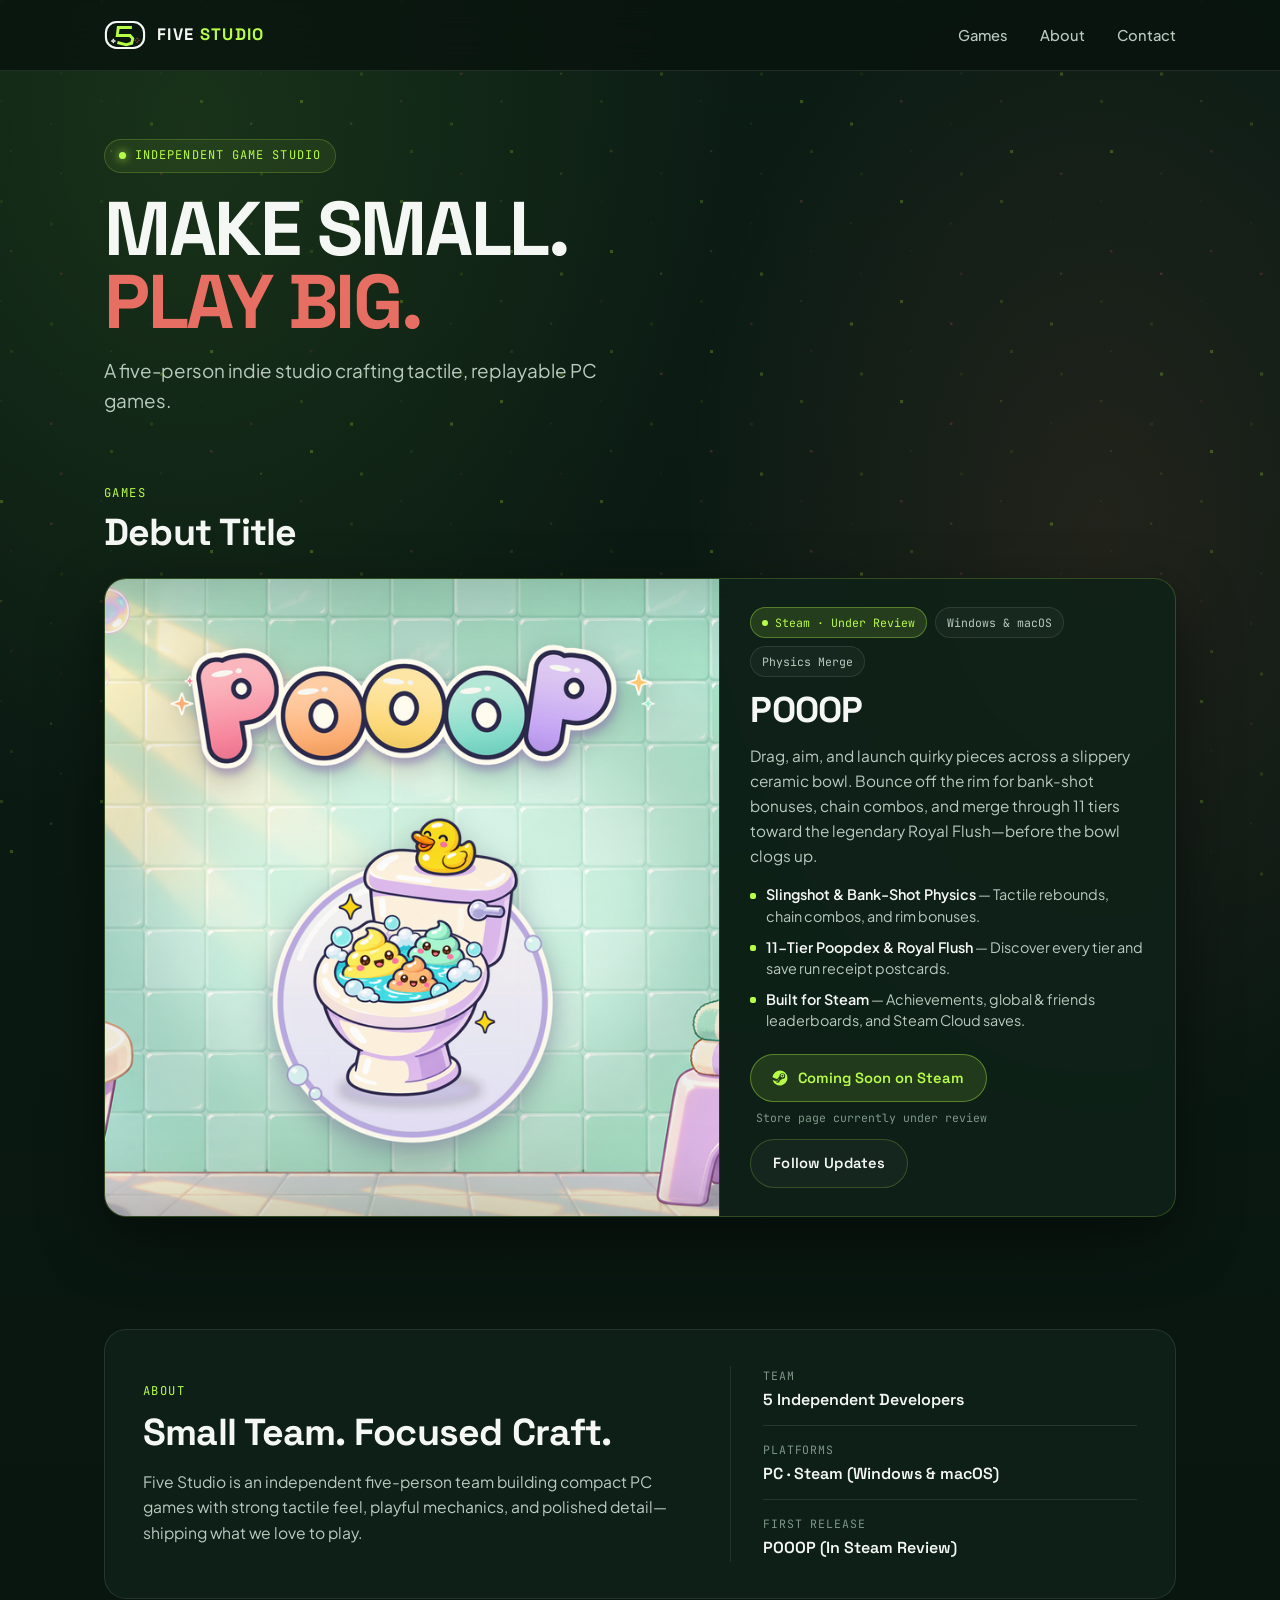
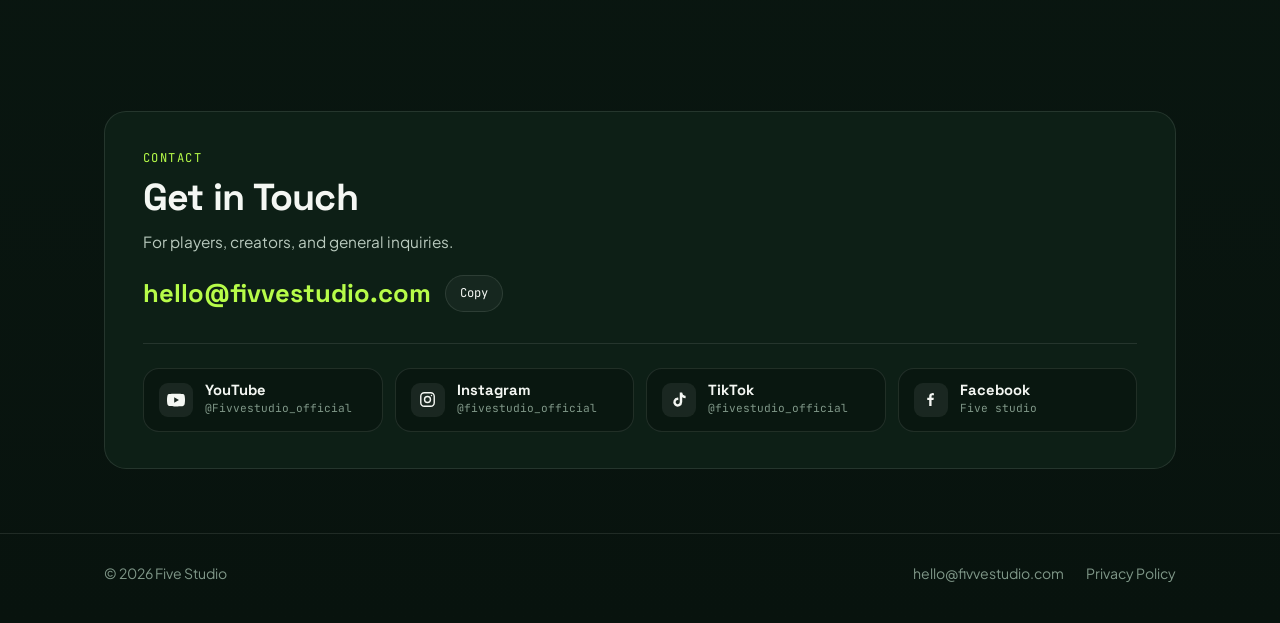
==== commit cf774dd9: "feat: 改版官网并上架首款游戏 POOOP 展示" ====
--- a/index.html
+++ b/index.html
@@ -3,8 +3,8 @@
 <head>
   <meta charset="UTF-8" />
   <meta name="viewport" content="width=device-width, initial-scale=1.0" />
-  <title>Five Studio — Make Small. Play Big. | Indie Game Studio</title>
-  <meta name="description" content="Five Studio is a 5-person independent game studio crafting inventive PC games for players worldwide. Make Small. Play Big." />
+  <title>Five Studio — Make Small. Play Big.</title>
+  <meta name="description" content="Five Studio is an independent game studio crafting tactile, replayable PC games — starting with our debut physics merge title, POOOP, for Steam." />
   <link rel="canonical" href="https://fivvestudio.com/" />
   <meta name="theme-color" content="#0d1f17" />
 
@@ -12,7 +12,7 @@
   <meta property="og:type" content="website" />
   <meta property="og:site_name" content="Five Studio" />
   <meta property="og:title" content="Five Studio — Make Small. Play Big." />
-  <meta property="og:description" content="We've got stories you'd never imagine. Five indie developers crafting tight, inventive games for PC & Steam." />
+  <meta property="og:description" content="Five Studio is an independent game studio crafting tactile, replayable PC games. Debut title: POOOP, coming to Steam." />
   <meta property="og:url" content="https://fivvestudio.com/" />
   <meta property="og:image" content="https://fivvestudio.com/assets/og-cover.png" />
   <meta property="og:image:width" content="1200" />
@@ -20,7 +20,7 @@
 
   <meta name="twitter:card" content="summary_large_image" />
   <meta name="twitter:title" content="Five Studio — Make Small. Play Big." />
-  <meta name="twitter:description" content="We've got stories you'd never imagine. Five indie developers crafting tight, inventive games for PC & Steam." />
+  <meta name="twitter:description" content="Five Studio is an independent game studio crafting tactile, replayable PC games. Debut title: POOOP, coming to Steam." />
   <meta name="twitter:image" content="https://fivvestudio.com/assets/og-cover.png" />
 
   <link rel="icon" type="image/svg+xml" href="./assets/favicon.svg" />
@@ -36,43 +36,36 @@
     <header class="site-header">
       <div class="container nav-inner">
         <a class="brand-link" href="#top" aria-label="Five Studio Home">
-          <img class="brand-mark" src="./assets/logo-mark.svg" alt="Five Studio Logo" width="46" height="33" />
-          <span class="brand-wordmark">
-            <span class="brand-name">FIVE <span>STUDIO</span></span>
-            <span class="brand-sub">INDIE GAME STUDIO</span>
-          </span>
+          <img class="brand-mark" src="./assets/logo-mark.svg" alt="Five Studio Logo" width="42" height="30" />
+          <span class="brand-name">FIVE <span>STUDIO</span></span>
         </a>
 
         <nav aria-label="Primary Navigation">
           <ul class="nav-links" id="nav-links">
             <li><a href="#games">Games</a></li>
-            <li><a href="#studio">Studio</a></li>
-            <li><a href="#press">Press Kit</a></li>
+            <li><a href="#about">About</a></li>
             <li><a href="#contact">Contact</a></li>
           </ul>
         </nav>
 
-        <div class="nav-actions">
-          <a class="btn btn-outline btn-sm" href="#contact">Say Hello</a>
-          <button class="menu-toggle" id="menu-toggle" type="button" aria-label="Toggle Menu" aria-expanded="false" aria-controls="nav-links">
-            <svg width="20" height="20" viewBox="0 0 24 24" fill="none" stroke="currentColor" stroke-width="2" stroke-linecap="round">
-              <line x1="4" y1="7" x2="20" y2="7" />
-              <line x1="4" y1="12" x2="20" y2="12" />
-              <line x1="4" y1="17" x2="20" y2="17" />
-            </svg>
-          </button>
-        </div>
+        <button class="menu-toggle" id="menu-toggle" type="button" aria-label="Toggle Menu" aria-expanded="false" aria-controls="nav-links">
+          <svg width="20" height="20" viewBox="0 0 24 24" fill="none" stroke="currentColor" stroke-width="2" stroke-linecap="round">
+            <line x1="4" y1="7" x2="20" y2="7" />
+            <line x1="4" y1="12" x2="20" y2="12" />
+            <line x1="4" y1="17" x2="20" y2="17" />
+          </svg>
+        </button>
       </div>
     </header>
 
     <main id="top">
       <!-- Hero -->
       <section class="hero">
-        <div class="container hero-grid">
-          <div>
+        <div class="container">
+          <div class="hero-inner">
             <div class="status-pill">
               <span class="status-dot" aria-hidden="true"></span>
-              <span>Indie Game Studio · 5 Makers</span>
+              <span>Independent Game Studio</span>
             </div>
 
             <h1 class="hero-title">
@@ -80,387 +73,174 @@
               <span class="line-accent">PLAY BIG.</span>
             </h1>
 
-            <p class="hero-lead">We've got stories you'd never imagine. &lt;3</p>
-            <p class="hero-desc">
-              Welcome to Five Studio — a tight-knit 5-person independent game team building focused, inventive PC experiences for players around the world. Embark on a fantastical adventure with us.
+            <p class="hero-lead">
+              A five-person indie studio crafting tactile, replayable PC games.
             </p>
-
-            <div class="hero-cta">
-              <a class="btn btn-primary" href="#games">
-                <span>See What We're Building</span>
-                <svg width="16" height="16" viewBox="0 0 24 24" fill="none" stroke="currentColor" stroke-width="2.4" stroke-linecap="round" stroke-linejoin="round" aria-hidden="true">
-                  <path d="M5 12h14" /><path d="m13 5 7 7-7 7" />
-                </svg>
-              </a>
-              <a class="btn btn-outline" href="#contact">Press &amp; Business</a>
-            </div>
-
-            <div class="hero-meta">
-              <div class="meta-item">
-                <span class="meta-label">Primary Platform</span>
-                <span class="meta-value">PC · Steam</span>
-              </div>
-              <div class="meta-item">
-                <span class="meta-label">Core Team</span>
-                <span class="meta-value">5 Indie Developers</span>
-              </div>
-              <div class="meta-item">
-                <span class="meta-label">Release Focus</span>
-                <span class="meta-value">Worldwide</span>
-              </div>
-            </div>
-          </div>
-
-          <!-- Interactive Controller Logo Card -->
-          <div class="controller-stage" aria-label="Interactive Five Studio Controller">
-            <div class="stage-topbar">
-              <span>FIVVE_OS // P1–P5 ONLINE</span>
-              <span class="stage-badge" id="stage-counter">INPUTS: 00</span>
-            </div>
-
-            <div class="controller-wrap">
-              <svg class="interactive-logo" id="interactive-logo" xmlns="http://www.w3.org/2000/svg" viewBox="0 0 220 156" fill="none" role="img" aria-label="Five Studio Interactive Gamepad Logo">
-                <defs>
-                  <mask id="hero-dpad-hole">
-                    <rect x="-20" y="-20" width="40" height="40" fill="#FFFFFF" />
-                    <circle cx="0" cy="0" r="2.3" fill="#000000" />
-                  </mask>
-                </defs>
-
-                <rect x="10" y="10" width="200" height="136" rx="56" ry="56" stroke="#F7F9F6" stroke-width="11" />
-                <path
-                  d="M68 31H146V46H82L77 73H140L159 95L151 128L117 137L68 125L72 110L116 121L138 115L143 99L132 88H61L68 31Z"
-                  fill="#B7FC49"
-                />
-
-                <!-- Interactive D-Pad -->
-                <g transform="translate(49 109)" mask="url(#hero-dpad-hole)">
-                  <rect x="-12" y="-4" width="24" height="8" rx="2.5" fill="#F7F9F6" />
-                  <rect x="-4" y="-12" width="8" height="24" rx="2.5" fill="#F7F9F6" />
-                </g>
-                <g class="ctrl-hit" data-key="UP" data-nudge="nudge-up" tabindex="0" role="button" aria-label="D-Pad Up">
-                  <rect x="43" y="93" width="12" height="12" fill="transparent" />
-                </g>
-                <g class="ctrl-hit" data-key="DOWN" data-nudge="nudge-down" tabindex="0" role="button" aria-label="D-Pad Down">
-                  <rect x="43" y="113" width="12" height="12" fill="transparent" />
-                </g>
-                <g class="ctrl-hit" data-key="LEFT" data-nudge="nudge-left" tabindex="0" role="button" aria-label="D-Pad Left">
-                  <rect x="33" y="103" width="12" height="12" fill="transparent" />
-                </g>
-                <g class="ctrl-hit" data-key="RIGHT" data-nudge="nudge-right" tabindex="0" role="button" aria-label="D-Pad Right">
-                  <rect x="53" y="103" width="12" height="12" fill="transparent" />
-                </g>
-
-                <!-- Interactive 4 Coral Buttons -->
-                <g transform="translate(174 106)" stroke="#E76E63" stroke-width="2.2" fill="none">
-                  <circle class="ctrl-btn-circle" cx="0" cy="-9.5" r="3.4" data-key="Y" data-nudge="nudge-pop" tabindex="0" role="button" aria-label="Button Y" />
-                  <circle class="ctrl-btn-circle" cx="9.5" cy="0" r="3.4" data-key="B" data-nudge="nudge-pop" tabindex="0" role="button" aria-label="Button B" />
-                  <circle class="ctrl-btn-circle" cx="0" cy="9.5" r="3.4" data-key="A" data-nudge="nudge-pop" tabindex="0" role="button" aria-label="Button A" />
-                  <circle class="ctrl-btn-circle" cx="-9.5" cy="0" r="3.4" data-key="X" data-nudge="nudge-pop" tabindex="0" role="button" aria-label="Button X" />
-                </g>
-              </svg>
-            </div>
-
-            <div class="stage-console">
-              <span class="console-text" id="console-text">READY — <strong>PRESS ANY BUTTON</strong></span>
-              <span class="console-hint">CLICK PAD</span>
-            </div>
-          </div>
-        </div>
-      </section>
-
-      <!-- Games Section -->
-      <section class="section" id="games">
+          </div>
+        </div>
+      </section>
+
+      <!-- Games -->
+      <section class="section section-games" id="games">
         <div class="container">
           <div class="section-header">
-            <span class="section-eyebrow">01 / Games</span>
-            <h2 class="section-title">What We're Crafting Next</h2>
-            <p class="section-subtitle">
-              Our debut title is currently in active development. We're keeping the wrapper sealed until the playable vertical slice is ready to speak for itself.
-            </p>
-          </div>
-
-          <article class="game-card">
-            <div class="game-visual">
-              <div class="visual-hud-top">
-                <span>ARCHIVE // PROJECT_01</span>
-                <span>BUILD: IN_DEV</span>
-              </div>
-
-              <div class="visual-center">
-                <span class="classified-tag">COMING SOON</span>
-                <p class="classified-code">UNANNOUNCED PROJECT</p>
-                <p class="classified-sub">TARGETING PC · STEAM WORLDWIDE</p>
-              </div>
-
-              <div class="visual-hud-bottom">
-                <span>SIGNAL: LOCKED</span>
-                <span>REVEAL: TBA</span>
-              </div>
-            </div>
-
-            <div class="game-info">
+            <span class="section-eyebrow">Games</span>
+            <h2 class="section-title">Debut Title</h2>
+          </div>
+
+          <article class="game-showcase">
+            <div class="game-media">
+              <img
+                src="./assets/pooop-keyart.png"
+                alt="POOOP — Official key art showing the POOOP logo and mascot characters inside a ceramic bowl"
+                width="1280"
+                height="720"
+              />
+            </div>
+
+            <div class="game-details">
               <div class="tag-row">
-                <span class="chip chip-lime">In Development</span>
-                <span class="chip chip-coral">Coming Soon</span>
-                <span class="chip">PC · Steam</span>
-              </div>
-
-              <h3 class="game-title">Unannounced Project</h3>
+                <span class="chip chip-lime">
+                  <span class="chip-dot" aria-hidden="true"></span>
+                  Steam · Under Review
+                </span>
+                <span class="chip">Windows &amp; macOS</span>
+                <span class="chip">Physics Merge</span>
+              </div>
+
+              <h3 class="game-title">POOOP</h3>
+
               <p class="game-desc">
-                Our first original PC game — built around tactile mechanics, surprising twists, and a compact scope that lets every moment shine. Follow our channels to catch the first teaser, playtest invites, and Steam page launch.
+                Drag, aim, and launch quirky pieces across a slippery ceramic bowl. Bounce off the rim for bank-shot bonuses, chain combos, and merge through 11 tiers toward the legendary Royal Flush—before the bowl clogs up.
               </p>
 
+              <ul class="feature-list">
+                <li>
+                  <strong>Slingshot &amp; Bank-Shot Physics</strong> — Tactile rebounds, chain combos, and rim bonuses.
+                </li>
+                <li>
+                  <strong>11-Tier Poopdex &amp; Royal Flush</strong> — Discover every tier and save run receipt postcards.
+                </li>
+                <li>
+                  <strong>Built for Steam</strong> — Achievements, global &amp; friends leaderboards, and Steam Cloud saves.
+                </li>
+              </ul>
+
               <div class="game-actions">
-                <a class="btn btn-primary" href="#socials">Follow for the Reveal</a>
-                <a class="btn btn-outline" href="mailto:biz@fivvestudio.com?subject=Five%20Studio%20%E2%80%94%20Unannounced%20Project%20Inquiry">
-                  Publisher &amp; Pitch Inquiry
-                </a>
+                <!-- Steam Store URL once approved: https://store.steampowered.com/app/5438440/ -->
+                <div class="steam-status-group">
+                  <span class="steam-status-btn" role="status" aria-label="Coming Soon on Steam — Store page currently under review">
+                    <svg width="18" height="18" viewBox="0 0 24 24" fill="currentColor" aria-hidden="true">
+                      <path d="M12 2a10 10 0 0 0-9.96 9.1l5.37 2.22a2.84 2.84 0 0 1 1.6-.49l2.4-3.47v-.05a3.78 3.78 0 1 1 3.78 3.78h-.09l-3.42 2.44a2.85 2.85 0 0 1-5.65.58L2.24 14.5A10 10 0 1 0 12 2Zm-4.2 14.37-1.74-.72a2.14 2.14 0 0 0 3.96-.24 2.14 2.14 0 0 0-1.15-2.8l1.8.74a1.57 1.57 0 1 1-2.87 1.02Zm7.39-5.05a2.52 2.52 0 1 0 0-5.04 2.52 2.52 0 0 0 0 5.04Zm0-3.78a1.26 1.26 0 1 1 0 2.52 1.26 1.26 0 0 1 0-2.52Z" />
+                    </svg>
+                    <span>Coming Soon on Steam</span>
+                  </span>
+                  <span class="steam-review-note">Store page currently under review</span>
+                </div>
+
+                <a class="btn btn-outline" href="#contact">Follow Updates</a>
               </div>
             </div>
           </article>
         </div>
       </section>
 
-      <!-- Studio Section -->
-      <section class="section" id="studio">
-        <div class="container">
-          <div class="section-header">
-            <span class="section-eyebrow">02 / Studio</span>
-            <h2 class="section-title">Small Footprint. Big Worlds.</h2>
-            <p class="section-subtitle">
-              Five Studio was founded by five friends and game makers who believe compact teams can ship bold, unforgettable games.
-            </p>
-          </div>
-
-          <div class="pillars-grid">
-            <div class="pillar-card">
-              <div class="pillar-index">01 // FIVE MAKERS</div>
-              <h3>No Layers, Just Craft</h3>
-              <p>
-                With five people in the room, every designer, engineer, and artist plays the build daily. Ideas go straight from sketch to playable prototype.
+      <!-- About -->
+      <section class="section" id="about">
+        <div class="container">
+          <div class="about-panel">
+            <div class="about-copy">
+              <span class="section-eyebrow">About</span>
+              <h2 class="section-title">Small Team. Focused Craft.</h2>
+              <p class="about-text">
+                Five Studio is an independent five-person team building compact PC games with strong tactile feel, playful mechanics, and polished detail—shipping what we love to play.
               </p>
             </div>
 
-            <div class="pillar-card">
-              <div class="pillar-index">02 // MAKE SMALL</div>
-              <h3>Focused, Zero Filler</h3>
-              <p>
-                We intentionally scope tight so we can obsess over game feel, polish, pacing, and the tiny details players notice and share.
-              </p>
-            </div>
-
-            <div class="pillar-card">
-              <div class="pillar-index">03 // PLAY BIG</div>
-              <h3>Built for Players Everywhere</h3>
-              <p>
-                From Steam launches to global creator communities, we design stories and systems that transcend borders and reward curiosity.
-              </p>
-            </div>
-          </div>
-        </div>
-      </section>
-
-      <!-- Press Kit Section -->
-      <section class="section" id="press">
-        <div class="container">
-          <div class="section-header">
-            <span class="section-eyebrow">03 / Press Kit</span>
-            <h2 class="section-title">Studio Facts &amp; Brand Assets</h2>
-            <p class="section-subtitle">
-              Quick details and vector logos for journalists, content creators, streamers, and publishing partners.
-            </p>
-          </div>
-
-          <div class="press-grid">
-            <div class="panel">
-              <h3 class="panel-title">Fact Sheet</h3>
-              <dl class="facts-list">
-                <div class="fact-row">
-                  <dt>Studio</dt>
-                  <dd>Five Studio</dd>
-                </div>
-                <div class="fact-row">
-                  <dt>Motto</dt>
-                  <dd>Make Small. Play Big.</dd>
-                </div>
-                <div class="fact-row">
-                  <dt>Website</dt>
-                  <dd><a href="https://fivvestudio.com/">fivvestudio.com</a></dd>
-                </div>
-                <div class="fact-row">
-                  <dt>Team Size</dt>
-                  <dd>5 Independent Developers</dd>
-                </div>
-                <div class="fact-row">
-                  <dt>Focus</dt>
-                  <dd>Original PC Indie Games (Steam)</dd>
-                </div>
-                <div class="fact-row">
-                  <dt>Press Email</dt>
-                  <dd><a href="mailto:press@fivvestudio.com">press@fivvestudio.com</a></dd>
-                </div>
-              </dl>
-            </div>
-
-            <div class="panel">
-              <h3 class="panel-title">Official Logos (Vector SVG)</h3>
-              <div class="asset-list">
-                <div class="asset-item">
-                  <div class="asset-left">
-                    <div class="asset-thumb">
-                      <img src="./assets/logo-mark.svg" alt="Five Studio Gamepad Mark preview" />
-                    </div>
-                    <div class="asset-meta">
-                      <strong>Gamepad Mark (Color)</strong>
-                      <span>Transparent SVG · Dark backgrounds</span>
-                    </div>
-                  </div>
-                  <a class="btn btn-outline btn-sm" href="./assets/logo-mark.svg" download="five-studio-logo-mark.svg">Download</a>
-                </div>
-
-                <div class="asset-item">
-                  <div class="asset-left">
-                    <div class="asset-thumb">
-                      <img src="./assets/logo-horizontal.svg" alt="Five Studio Horizontal Lockup preview" />
-                    </div>
-                    <div class="asset-meta">
-                      <strong>Horizontal Lockup</strong>
-                      <span>Transparent SVG · With motto</span>
-                    </div>
-                  </div>
-                  <a class="btn btn-outline btn-sm" href="./assets/logo-horizontal.svg" download="five-studio-logo-horizontal.svg">Download</a>
-                </div>
-
-                <div class="asset-item">
-                  <div class="asset-left">
-                    <div class="asset-thumb">
-                      <img src="./assets/logo-mono-white.svg" alt="Five Studio White Monochrome Logo preview" />
-                    </div>
-                    <div class="asset-meta">
-                      <strong>Monochrome White</strong>
-                      <span>Transparent SVG · Video &amp; overlays</span>
-                    </div>
-                  </div>
-                  <a class="btn btn-outline btn-sm" href="./assets/logo-mono-white.svg" download="five-studio-logo-white.svg">Download</a>
-                </div>
-              </div>
-            </div>
+            <dl class="studio-facts">
+              <div class="fact-item">
+                <dt>Team</dt>
+                <dd>5 Independent Developers</dd>
+              </div>
+              <div class="fact-item">
+                <dt>Platforms</dt>
+                <dd>PC · Steam (Windows &amp; macOS)</dd>
+              </div>
+              <div class="fact-item">
+                <dt>First Release</dt>
+                <dd>POOOP (In Steam Review)</dd>
+              </div>
+            </dl>
           </div>
         </div>
       </section>
 
       <!-- Contact & Socials -->
-      <section class="section" id="contact">
-        <div class="container">
-          <div class="section-header">
-            <span class="section-eyebrow">04 / Contact</span>
-            <h2 class="section-title">Reach the Right Desk</h2>
-            <p class="section-subtitle">
-              Whether you're a player, creator, journalist, or publisher, drop us a line — a real person from the team reads every message.
-            </p>
-          </div>
-
-          <div class="contact-grid">
-            <div class="contact-card">
-              <div>
-                <div class="contact-role">General Inquiries</div>
-                <div class="contact-email">hello@fivvestudio.com</div>
-                <p class="contact-note">Say hi, general questions, collaborations, or anything else.</p>
-              </div>
-              <div class="contact-actions">
-                <a class="btn btn-primary btn-sm" href="mailto:hello@fivvestudio.com">Send Email</a>
+      <section class="section section-contact" id="contact">
+        <div class="container">
+          <div class="contact-panel">
+            <div class="contact-main">
+              <span class="section-eyebrow">Contact</span>
+              <h2 class="section-title">Get in Touch</h2>
+              <p class="contact-note">For players, creators, and general inquiries.</p>
+
+              <div class="contact-email-row">
+                <a class="contact-email-link" href="mailto:hello@fivvestudio.com">hello@fivvestudio.com</a>
                 <button class="copy-btn" type="button" data-copy="hello@fivvestudio.com">Copy</button>
               </div>
             </div>
 
-            <div class="contact-card">
-              <div>
-                <div class="contact-role">Press &amp; Creators</div>
-                <div class="contact-email">press@fivvestudio.com</div>
-                <p class="contact-note">Media coverage, interviews, YouTube / Twitch creator inquiries &amp; keys.</p>
-              </div>
-              <div class="contact-actions">
-                <a class="btn btn-outline btn-sm" href="mailto:press@fivvestudio.com">Send Email</a>
-                <button class="copy-btn" type="button" data-copy="press@fivvestudio.com">Copy</button>
-              </div>
-            </div>
-
-            <div class="contact-card">
-              <div>
-                <div class="contact-role">Business &amp; Publishing</div>
-                <div class="contact-email">biz@fivvestudio.com</div>
-                <p class="contact-note">Publishing partnerships, localization, platform porting &amp; licensing.</p>
-              </div>
-              <div class="contact-actions">
-                <a class="btn btn-outline btn-sm" href="mailto:biz@fivvestudio.com">Send Email</a>
-                <button class="copy-btn" type="button" data-copy="biz@fivvestudio.com">Copy</button>
-              </div>
-            </div>
-
-            <div class="contact-card">
-              <div>
-                <div class="contact-role">Player Support</div>
-                <div class="contact-email">support@fivvestudio.com</div>
-                <p class="contact-note">Bug reports, technical help, accessibility feedback &amp; privacy requests.</p>
-              </div>
-              <div class="contact-actions">
-                <a class="btn btn-outline btn-sm" href="mailto:support@fivvestudio.com">Send Email</a>
-                <button class="copy-btn" type="button" data-copy="support@fivvestudio.com">Copy</button>
-              </div>
-            </div>
-          </div>
-
-          <div class="socials-grid" id="socials" aria-label="Official Social Media Channels">
-            <a class="social-card" href="https://www.youtube.com/@Fivvestudio_official" target="_blank" rel="noopener noreferrer">
-              <span class="social-icon" aria-hidden="true">
-                <svg width="20" height="20" viewBox="0 0 24 24" fill="currentColor">
-                  <path d="M23.5 6.2a3.02 3.02 0 0 0-2.12-2.14C19.5 3.5 12 3.5 12 3.5s-7.5 0-9.38.56A3.02 3.02 0 0 0 .5 6.2 31.6 31.6 0 0 0 0 12a31.6 31.6 0 0 0 .5 5.8 3.02 3.02 0 0 0 2.12 2.14c1.88.56 9.38.56 9.38.56s7.5 0 9.38-.56a3.02 3.02 0 0 0 2.12-2.14A31.6 31.6 0 0 0 24 12a31.6 31.6 0 0 0-.5-5.8ZM9.6 15.6V8.4l6.3 3.6-6.3 3.6Z" />
-                </svg>
-              </span>
-              <span class="social-meta">
-                <strong>YouTube</strong>
-                <span>@Fivvestudio_official</span>
-              </span>
-            </a>
-
-            <a class="social-card" href="https://www.instagram.com/fivestudio_official/" target="_blank" rel="noopener noreferrer">
-              <span class="social-icon" aria-hidden="true">
-                <svg width="19" height="19" viewBox="0 0 24 24" fill="none" stroke="currentColor" stroke-width="2" stroke-linecap="round" stroke-linejoin="round">
-                  <rect x="2.5" y="2.5" width="19" height="19" rx="5" />
-                  <circle cx="12" cy="12" r="4.2" />
-                  <circle cx="17.6" cy="6.4" r="1" fill="currentColor" stroke="none" />
-                </svg>
-              </span>
-              <span class="social-meta">
-                <strong>Instagram</strong>
-                <span>@fivestudio_official</span>
-              </span>
-            </a>
-
-            <a class="social-card" href="https://www.tiktok.com/@fivestudio_official" target="_blank" rel="noopener noreferrer">
-              <span class="social-icon" aria-hidden="true">
-                <svg width="18" height="18" viewBox="0 0 24 24" fill="currentColor">
-                  <path d="M19.59 6.69a4.83 4.83 0 0 1-3.77-4.25V2h-3.45v13.67a2.89 2.89 0 0 1-5.2 1.74 2.89 2.89 0 0 1 2.31-4.64 2.93 2.93 0 0 1 .88.13V9.4a6.84 6.84 0 0 0-1-.05A6.33 6.33 0 0 0 5 20.1a6.34 6.34 0 0 0 10.86-4.43v-7a8.16 8.16 0 0 0 4.77 1.52v-3.4a4.85 4.85 0 0 1-1-.1Z" />
-                </svg>
-              </span>
-              <span class="social-meta">
-                <strong>TikTok</strong>
-                <span>@fivestudio_official</span>
-              </span>
-            </a>
-
-            <a class="social-card" href="https://www.facebook.com/profile.php?id=61589894813402" target="_blank" rel="noopener noreferrer">
-              <span class="social-icon" aria-hidden="true">
-                <svg width="19" height="19" viewBox="0 0 24 24" fill="currentColor">
-                  <path d="M13.5 21v-8.2h2.76l.41-3.2H13.5V7.55c0-.93.26-1.56 1.6-1.56h1.7V3.13A22.7 22.7 0 0 0 14.32 3c-2.46 0-4.14 1.5-4.14 4.25v2.35H7.4v3.2h2.78V21h3.32Z" />
-                </svg>
-              </span>
-              <span class="social-meta">
-                <strong>Facebook</strong>
-                <span>Five studio</span>
-              </span>
-            </a>
+            <div class="socials-strip" id="socials" aria-label="Official Social Media Channels">
+              <a class="social-pill" href="https://www.youtube.com/@Fivvestudio_official" target="_blank" rel="noopener noreferrer">
+                <span class="social-icon" aria-hidden="true">
+                  <svg width="18" height="18" viewBox="0 0 24 24" fill="currentColor">
+                    <path d="M23.5 6.2a3.02 3.02 0 0 0-2.12-2.14C19.5 3.5 12 3.5 12 3.5s-7.5 0-9.38.56A3.02 3.02 0 0 0 .5 6.2 31.6 31.6 0 0 0 0 12a31.6 31.6 0 0 0 .5 5.8 3.02 3.02 0 0 0 2.12 2.14c1.88.56 9.38.56 9.38.56s7.5 0 9.38-.56a3.02 3.02 0 0 0 2.12-2.14A31.6 31.6 0 0 0 24 12a31.6 31.6 0 0 0-.5-5.8ZM9.6 15.6V8.4l6.3 3.6-6.3 3.6Z" />
+                  </svg>
+                </span>
+                <span class="social-meta">
+                  <strong>YouTube</strong>
+                  <span>@Fivvestudio_official</span>
+                </span>
+              </a>
+
+              <a class="social-pill" href="https://www.instagram.com/fivestudio_official/" target="_blank" rel="noopener noreferrer">
+                <span class="social-icon" aria-hidden="true">
+                  <svg width="17" height="17" viewBox="0 0 24 24" fill="none" stroke="currentColor" stroke-width="2" stroke-linecap="round" stroke-linejoin="round">
+                    <rect x="2.5" y="2.5" width="19" height="19" rx="5" />
+                    <circle cx="12" cy="12" r="4.2" />
+                    <circle cx="17.6" cy="6.4" r="1" fill="currentColor" stroke="none" />
+                  </svg>
+                </span>
+                <span class="social-meta">
+                  <strong>Instagram</strong>
+                  <span>@fivestudio_official</span>
+                </span>
+              </a>
+
+              <a class="social-pill" href="https://www.tiktok.com/@fivestudio_official" target="_blank" rel="noopener noreferrer">
+                <span class="social-icon" aria-hidden="true">
+                  <svg width="17" height="17" viewBox="0 0 24 24" fill="currentColor">
+                    <path d="M19.59 6.69a4.83 4.83 0 0 1-3.77-4.25V2h-3.45v13.67a2.89 2.89 0 0 1-5.2 1.74 2.89 2.89 0 0 1 2.31-4.64 2.93 2.93 0 0 1 .88.13V9.4a6.84 6.84 0 0 0-1-.05A6.33 6.33 0 0 0 5 20.1a6.34 6.34 0 0 0 10.86-4.43v-7a8.16 8.16 0 0 0 4.77 1.52v-3.4a4.85 4.85 0 0 1-1-.1Z" />
+                  </svg>
+                </span>
+                <span class="social-meta">
+                  <strong>TikTok</strong>
+                  <span>@fivestudio_official</span>
+                </span>
+              </a>
+
+              <a class="social-pill" href="https://www.facebook.com/profile.php?id=61589894813402" target="_blank" rel="noopener noreferrer">
+                <span class="social-icon" aria-hidden="true">
+                  <svg width="17" height="17" viewBox="0 0 24 24" fill="currentColor">
+                    <path d="M13.5 21v-8.2h2.76l.41-3.2H13.5V7.55c0-.93.26-1.56 1.6-1.56h1.7V3.13A22.7 22.7 0 0 0 14.32 3c-2.46 0-4.14 1.5-4.14 4.25v2.35H7.4v3.2h2.78V21h3.32Z" />
+                  </svg>
+                </span>
+                <span class="social-meta">
+                  <strong>Facebook</strong>
+                  <span>Five studio</span>
+                </span>
+              </a>
+            </div>
           </div>
         </div>
       </section>
@@ -468,11 +248,10 @@
 
     <footer class="site-footer">
       <div class="container footer-inner">
-        <div>&copy; <span id="year">2026</span> Five Studio &middot; fivvestudio.com &middot; Make Small. Play Big.</div>
+        <div>&copy; <span id="year">2026</span> Five Studio</div>
         <div class="footer-links">
+          <a href="mailto:hello@fivvestudio.com">hello@fivvestudio.com</a>
           <a href="./privacy/">Privacy Policy</a>
-          <a href="#press">Press Kit</a>
-          <a href="mailto:support@fivvestudio.com">Support</a>
         </div>
       </div>
     </footer>
--- a/styles.css
+++ b/styles.css
@@ -1,23 +1,20 @@
 :root {
   --bg-void: #08130e;
   --bg-base: #0d1f17;
-  --bg-elevated: rgba(16, 37, 27, 0.78);
-  --bg-elevated-solid: #12281d;
-  --bg-glow: #243f1e;
+  --bg-elevated: rgba(15, 34, 25, 0.84);
+  --bg-elevated-solid: #11261c;
   --lime: #b7fc49;
-  --lime-soft: rgba(183, 252, 73, 0.14);
+  --lime-soft: rgba(183, 252, 73, 0.13);
   --coral: #e76e63;
-  --coral-soft: rgba(231, 110, 99, 0.14);
-  --gold: #d7b45c;
   --ink: #f4f7f3;
   --ink-secondary: #b9cabe;
   --ink-muted: #7f9788;
-  --border: rgba(183, 252, 73, 0.16);
+  --border: rgba(183, 252, 73, 0.2);
   --border-subtle: rgba(244, 247, 243, 0.1);
   --radius-sm: 10px;
   --radius-md: 16px;
-  --radius-lg: 24px;
-  --shadow-card: 0 24px 60px rgba(0, 0, 0, 0.42);
+  --radius-lg: 22px;
+  --shadow-card: 0 24px 64px rgba(0, 0, 0, 0.44);
   --font-display: 'Space Grotesk', system-ui, -apple-system, BlinkMacSystemFont, sans-serif;
   --font-body: 'Plus Jakarta Sans', system-ui, -apple-system, BlinkMacSystemFont, sans-serif;
   --font-mono: 'JetBrains Mono', ui-monospace, SFMono-Regular, Menlo, monospace;
@@ -43,8 +40,8 @@
   line-height: 1.65;
   color: var(--ink);
   background:
-    radial-gradient(62% 48% at 18% 8%, rgba(49, 92, 34, 0.36) 0%, rgba(13, 31, 23, 0) 70%),
-    radial-gradient(50% 42% at 88% 22%, rgba(231, 110, 99, 0.11) 0%, rgba(13, 31, 23, 0) 68%),
+    radial-gradient(60% 45% at 15% 6%, rgba(49, 92, 34, 0.34) 0%, rgba(13, 31, 23, 0) 70%),
+    radial-gradient(48% 40% at 86% 24%, rgba(231, 110, 99, 0.1) 0%, rgba(13, 31, 23, 0) 68%),
     linear-gradient(180deg, #0c1d15 0%, #08130e 100%);
   overflow-x: hidden;
   -webkit-font-smoothing: antialiased;
@@ -79,7 +76,7 @@
   height: 100%;
   pointer-events: none;
   z-index: 0;
-  opacity: 0.72;
+  opacity: 0.48;
 }
 
 .site-shell {
@@ -101,7 +98,7 @@
   z-index: 50;
   backdrop-filter: blur(16px);
   -webkit-backdrop-filter: blur(16px);
-  background: rgba(8, 19, 14, 0.76);
+  background: rgba(8, 19, 14, 0.78);
   border-bottom: 1px solid var(--border-subtle);
 }
 
@@ -109,37 +106,31 @@
   display: flex;
   align-items: center;
   justify-content: space-between;
-  gap: 20px;
-  height: 74px;
+  gap: 24px;
+  height: 70px;
 }
 
 .brand-link {
   display: inline-flex;
   align-items: center;
-  gap: 12px;
+  gap: 11px;
   flex-shrink: 0;
 }
 
 .brand-mark {
-  width: 46px;
-  height: 33px;
+  width: 42px;
+  height: 30px;
   transition: transform 0.22s ease;
 }
 
 .brand-link:hover .brand-mark {
-  transform: scale(1.06) rotate(-2deg);
-}
-
-.brand-wordmark {
-  display: flex;
-  flex-direction: column;
-  line-height: 1;
+  transform: scale(1.05) rotate(-2deg);
 }
 
 .brand-name {
   font-family: var(--font-display);
   font-weight: 700;
-  font-size: 1.05rem;
+  font-size: 1.04rem;
   letter-spacing: 0.08em;
   color: var(--ink);
 }
@@ -148,18 +139,10 @@
   color: var(--lime);
 }
 
-.brand-sub {
-  font-family: var(--font-mono);
-  font-size: 0.65rem;
-  letter-spacing: 0.14em;
-  color: var(--ink-muted);
-  margin-top: 3px;
-}
-
 .nav-links {
   display: flex;
   align-items: center;
-  gap: 28px;
+  gap: 32px;
   list-style: none;
   margin: 0;
   padding: 0;
@@ -186,8 +169,8 @@
   display: none;
   align-items: center;
   justify-content: center;
-  width: 42px;
-  height: 42px;
+  width: 40px;
+  height: 40px;
   border-radius: var(--radius-sm);
   border: 1px solid var(--border-subtle);
   background: rgba(255, 255, 255, 0.03);
@@ -200,11 +183,11 @@
   align-items: center;
   justify-content: center;
   gap: 9px;
-  padding: 12px 22px;
+  padding: 11px 22px;
   border-radius: 999px;
   font-family: var(--font-display);
   font-weight: 600;
-  font-size: 0.94rem;
+  font-size: 0.92rem;
   letter-spacing: 0.01em;
   border: 1px solid transparent;
   cursor: pointer;
@@ -219,13 +202,13 @@
 .btn-primary {
   background: var(--lime);
   color: #09150d;
-  box-shadow: 0 8px 28px rgba(183, 252, 73, 0.22);
+  box-shadow: 0 8px 26px rgba(183, 252, 73, 0.22);
 }
 
 .btn-primary:hover {
   background: #c8ff6e;
   transform: translateY(-2px);
-  box-shadow: 0 12px 34px rgba(183, 252, 73, 0.34);
+  box-shadow: 0 12px 32px rgba(183, 252, 73, 0.34);
 }
 
 .btn-outline {
@@ -256,19 +239,19 @@
   border: 1px solid var(--border);
   background: rgba(183, 252, 73, 0.07);
   font-family: var(--font-mono);
-  font-size: 0.76rem;
-  letter-spacing: 0.08em;
+  font-size: 0.75rem;
+  letter-spacing: 0.09em;
   text-transform: uppercase;
   color: var(--lime);
 }
 
 .status-dot {
-  width: 8px;
-  height: 8px;
+  width: 7px;
+  height: 7px;
   border-radius: 50%;
   background: var(--lime);
-  box-shadow: 0 0 12px var(--lime);
-  animation: pulse 2.2s ease-in-out infinite;
+  box-shadow: 0 0 10px var(--lime);
+  animation: pulse 2.4s ease-in-out infinite;
 }
 
 @keyframes pulse {
@@ -276,24 +259,21 @@
   50% { opacity: 0.45; transform: scale(0.84); }
 }
 
-/* Hero Section */
+/* Compact Editorial Hero */
 .hero {
-  padding: 88px 0 76px;
-}
-
-.hero-grid {
-  display: grid;
-  grid-template-columns: 1.15fr 0.85fr;
-  gap: 48px;
-  align-items: center;
+  padding: 68px 0 40px;
+}
+
+.hero-inner {
+  max-width: 760px;
 }
 
 .hero-title {
-  margin: 22px 0 18px;
-  font-family: var(--font-display);
-  font-size: clamp(2.8rem, 6vw, 4.65rem);
+  margin: 20px 0 16px;
+  font-family: var(--font-display);
+  font-size: clamp(2.85rem, 6.2vw, 4.75rem);
   font-weight: 700;
-  line-height: 0.98;
+  line-height: 0.96;
   letter-spacing: -0.03em;
 }
 
@@ -308,186 +288,32 @@
 }
 
 .hero-lead {
-  margin: 0 0 12px;
-  font-family: var(--font-display);
-  font-size: clamp(1.12rem, 2vw, 1.32rem);
-  font-weight: 500;
-  color: var(--lime);
-}
-
-.hero-desc {
-  margin: 0 0 32px;
-  max-width: 520px;
+  margin: 0;
+  max-width: 540px;
   color: var(--ink-secondary);
-  font-size: 1.03rem;
-}
-
-.hero-cta {
-  display: flex;
-  flex-wrap: wrap;
-  gap: 14px;
-  margin-bottom: 34px;
-}
-
-.hero-meta {
-  display: flex;
-  flex-wrap: wrap;
-  gap: 24px;
-  padding-top: 24px;
-  border-top: 1px solid var(--border-subtle);
-}
-
-.meta-item {
+  font-size: clamp(1.04rem, 1.8vw, 1.18rem);
+  line-height: 1.6;
+}
+
+/* Sections */
+.section {
+  padding: 56px 0;
+}
+
+.section-games {
+  padding-top: 28px;
+}
+
+.section-header {
   display: flex;
   flex-direction: column;
-  gap: 2px;
-}
-
-.meta-label {
-  font-family: var(--font-mono);
-  font-size: 0.72rem;
-  letter-spacing: 0.08em;
-  text-transform: uppercase;
-  color: var(--ink-muted);
-}
-
-.meta-value {
-  font-family: var(--font-display);
-  font-weight: 600;
-  font-size: 0.98rem;
-  color: var(--ink);
-}
-
-/* Interactive Controller Stage */
-.controller-stage {
-  position: relative;
-  border-radius: var(--radius-lg);
-  padding: 36px 28px 26px;
-  background:
-    radial-gradient(circle at 50% 42%, rgba(183, 252, 73, 0.14) 0%, rgba(16, 37, 27, 0.9) 62%),
-    var(--bg-elevated-solid);
-  border: 1px solid var(--border);
-  box-shadow: var(--shadow-card);
-  overflow: hidden;
-}
-
-.controller-stage::before {
-  content: '';
-  position: absolute;
-  inset: 0;
-  background-image: radial-gradient(rgba(183, 252, 73, 0.16) 1.2px, transparent 1.2px);
-  background-size: 20px 20px;
-  opacity: 0.35;
-  pointer-events: none;
-}
-
-.stage-topbar {
-  position: relative;
-  display: flex;
-  justify-content: space-between;
-  align-items: center;
+  gap: 8px;
   margin-bottom: 24px;
-  font-family: var(--font-mono);
-  font-size: 0.72rem;
-  letter-spacing: 0.08em;
-  color: var(--ink-muted);
-}
-
-.stage-badge {
-  color: var(--lime);
-}
-
-.controller-wrap {
-  position: relative;
-  display: flex;
-  align-items: center;
-  justify-content: center;
-  padding: 18px 8px 22px;
-}
-
-.interactive-logo {
-  width: 100%;
-  max-width: 310px;
-  height: auto;
-  filter: drop-shadow(0 16px 32px rgba(0, 0, 0, 0.45));
-  transition: transform 0.25s ease;
-  user-select: none;
-}
-
-.interactive-logo.nudge-up { transform: translateY(-6px); }
-.interactive-logo.nudge-down { transform: translateY(6px); }
-.interactive-logo.nudge-left { transform: translateX(-6px) rotate(-1.5deg); }
-.interactive-logo.nudge-right { transform: translateX(6px) rotate(1.5deg); }
-.interactive-logo.nudge-pop { transform: scale(1.045); }
-
-.ctrl-hit {
-  cursor: pointer;
-  transition: opacity 0.14s ease, transform 0.14s ease;
-}
-
-.ctrl-btn-circle {
-  cursor: pointer;
-  transition: fill 0.14s ease, stroke-width 0.14s ease;
-}
-
-.ctrl-btn-circle:hover,
-.ctrl-btn-circle.is-pressed {
-  fill: rgba(231, 110, 99, 0.42);
-  stroke-width: 2.8;
-}
-
-.stage-console {
-  position: relative;
-  display: flex;
-  align-items: center;
-  justify-content: space-between;
-  gap: 12px;
-  margin-top: 14px;
-  padding: 10px 14px;
-  border-radius: var(--radius-sm);
-  background: rgba(8, 19, 14, 0.72);
-  border: 1px solid var(--border-subtle);
+}
+
+.section-eyebrow {
   font-family: var(--font-mono);
   font-size: 0.76rem;
-  color: var(--ink-secondary);
-}
-
-.console-text {
-  overflow: hidden;
-  text-overflow: ellipsis;
-  white-space: nowrap;
-}
-
-.console-text strong {
-  color: var(--lime);
-  font-weight: 600;
-}
-
-.console-text.combo strong {
-  color: var(--coral);
-}
-
-.console-hint {
-  color: var(--ink-muted);
-  font-size: 0.7rem;
-  flex-shrink: 0;
-}
-
-/* Sections */
-.section {
-  padding: 76px 0;
-}
-
-.section-header {
-  display: flex;
-  flex-direction: column;
-  gap: 10px;
-  margin-bottom: 38px;
-}
-
-.section-eyebrow {
-  font-family: var(--font-mono);
-  font-size: 0.78rem;
   letter-spacing: 0.12em;
   text-transform: uppercase;
   color: var(--lime);
@@ -496,23 +322,16 @@
 .section-title {
   margin: 0;
   font-family: var(--font-display);
-  font-size: clamp(1.85rem, 3.6vw, 2.55rem);
+  font-size: clamp(1.75rem, 3.2vw, 2.35rem);
   font-weight: 700;
   line-height: 1.15;
   letter-spacing: -0.02em;
 }
 
-.section-subtitle {
-  margin: 0;
-  max-width: 620px;
-  color: var(--ink-secondary);
-  font-size: 1rem;
-}
-
-/* Featured Unannounced Game Card */
-.game-card {
+/* Debut Game Showcase */
+.game-showcase {
   display: grid;
-  grid-template-columns: 1.05fr 0.95fr;
+  grid-template-columns: 1.15fr 0.85fr;
   border-radius: var(--radius-lg);
   overflow: hidden;
   background: var(--bg-elevated);
@@ -521,373 +340,264 @@
   backdrop-filter: blur(12px);
 }
 
-.game-visual {
+.game-media {
   position: relative;
-  min-height: 330px;
-  padding: 28px;
-  display: flex;
-  flex-direction: column;
-  justify-content: space-between;
-  background:
-    radial-gradient(circle at 25% 25%, rgba(183, 252, 73, 0.17) 0%, transparent 55%),
-    radial-gradient(circle at 80% 78%, rgba(231, 110, 99, 0.18) 0%, transparent 52%),
-    linear-gradient(145deg, #0b1a13 0%, #142c1e 100%);
+  min-width: 0;
+  min-height: 360px;
+  background: #0d1f17;
   border-right: 1px solid var(--border-subtle);
   overflow: hidden;
 }
 
-/* Subtle CRT scanline texture */
-.game-visual::after {
-  content: '';
-  position: absolute;
-  inset: 0;
-  background: repeating-linear-gradient(
-    to bottom,
-    rgba(255, 255, 255, 0.025) 0px,
-    rgba(255, 255, 255, 0.025) 1px,
-    transparent 1px,
-    transparent 4px
-  );
-  pointer-events: none;
-}
-
-.visual-hud-top,
-.visual-hud-bottom {
-  position: relative;
-  z-index: 1;
-  display: flex;
-  justify-content: space-between;
-  align-items: center;
-  gap: 12px;
-  font-family: var(--font-mono);
-  font-size: 0.74rem;
-  letter-spacing: 0.08em;
-  color: var(--ink-muted);
-}
-
-.visual-center {
-  position: relative;
-  z-index: 1;
-  margin: 28px 0;
-  padding: 24px;
-  border-radius: var(--radius-md);
-  border: 1px dashed rgba(183, 252, 73, 0.34);
-  background: rgba(8, 19, 14, 0.56);
-  text-align: center;
-}
-
-.classified-tag {
-  display: inline-block;
-  padding: 4px 10px;
-  border-radius: 6px;
-  background: var(--coral-soft);
-  border: 1px solid rgba(231, 110, 99, 0.38);
-  color: var(--coral);
+.game-media img {
+  width: 100%;
+  height: 100%;
+  object-fit: cover;
+  object-position: center;
+  transition: transform 0.45s ease;
+}
+
+.game-showcase:hover .game-media img {
+  transform: scale(1.025);
+}
+
+.game-details {
+  min-width: 0;
+  padding: 28px 30px;
+  display: flex;
+  flex-direction: column;
+  justify-content: center;
+  gap: 14px;
+}
+
+.tag-row {
+  display: flex;
+  flex-wrap: wrap;
+  gap: 8px;
+}
+
+.chip {
+  display: inline-flex;
+  align-items: center;
+  gap: 7px;
+  padding: 5px 11px;
+  border-radius: 999px;
   font-family: var(--font-mono);
   font-size: 0.72rem;
-  font-weight: 600;
-  letter-spacing: 0.12em;
-  margin-bottom: 12px;
-}
-
-.classified-code {
-  font-family: var(--font-display);
-  font-size: clamp(1.6rem, 3vw, 2.2rem);
-  font-weight: 700;
-  letter-spacing: 0.06em;
-  color: var(--ink);
-  margin: 0 0 6px;
-}
-
-.classified-sub {
-  margin: 0;
-  font-family: var(--font-mono);
-  font-size: 0.8rem;
-  color: var(--lime);
-}
-
-.game-info {
-  padding: 36px 34px;
-  display: flex;
-  flex-direction: column;
-  justify-content: center;
-  gap: 18px;
-}
-
-.tag-row {
-  display: flex;
-  flex-wrap: wrap;
-  gap: 8px;
-}
-
-.chip {
-  display: inline-flex;
-  align-items: center;
-  gap: 6px;
-  padding: 5px 12px;
-  border-radius: 999px;
-  font-family: var(--font-mono);
-  font-size: 0.74rem;
   border: 1px solid var(--border-subtle);
   background: rgba(255, 255, 255, 0.03);
   color: var(--ink-secondary);
 }
 
 .chip-lime {
-  border-color: rgba(183, 252, 73, 0.35);
+  border-color: rgba(183, 252, 73, 0.34);
   background: var(--lime-soft);
   color: var(--lime);
 }
 
-.chip-coral {
-  border-color: rgba(231, 110, 99, 0.35);
-  background: var(--coral-soft);
-  color: var(--coral);
+.chip-dot {
+  width: 6px;
+  height: 6px;
+  border-radius: 50%;
+  background: var(--lime);
 }
 
 .game-title {
   margin: 0;
   font-family: var(--font-display);
-  font-size: 1.85rem;
+  font-size: clamp(1.9rem, 2.8vw, 2.3rem);
   font-weight: 700;
-  line-height: 1.15;
+  letter-spacing: -0.02em;
+  line-height: 1.08;
 }
 
 .game-desc {
   margin: 0;
   color: var(--ink-secondary);
+  font-size: 0.96rem;
+  line-height: 1.62;
+}
+
+.feature-list {
+  margin: 2px 0 4px;
+  padding: 0;
+  list-style: none;
+  display: grid;
+  gap: 9px;
+}
+
+.feature-list li {
+  position: relative;
+  padding-left: 16px;
+  font-size: 0.9rem;
+  line-height: 1.5;
+  color: var(--ink-secondary);
+}
+
+.feature-list li::before {
+  content: '';
+  position: absolute;
+  left: 0;
+  top: 0.58em;
+  width: 6px;
+  height: 6px;
+  border-radius: 2px;
+  background: var(--lime);
+}
+
+.feature-list strong {
+  color: var(--ink);
+  font-weight: 600;
 }
 
 .game-actions {
   display: flex;
   flex-wrap: wrap;
+  align-items: flex-start;
   gap: 12px;
-  margin-top: 6px;
-}
-
-/* Studio Pillars */
-.pillars-grid {
+  margin-top: 4px;
+}
+
+.steam-status-group {
+  display: flex;
+  flex-direction: column;
+  gap: 6px;
+}
+
+.steam-status-btn {
+  display: inline-flex;
+  align-items: center;
+  gap: 9px;
+  padding: 11px 20px;
+  border-radius: 999px;
+  font-family: var(--font-display);
+  font-weight: 600;
+  font-size: 0.92rem;
+  background: rgba(183, 252, 73, 0.12);
+  border: 1px solid rgba(183, 252, 73, 0.38);
+  color: var(--lime);
+  cursor: default;
+  user-select: none;
+}
+
+.steam-review-note {
+  padding-left: 6px;
+  font-family: var(--font-mono);
+  font-size: 0.72rem;
+  color: var(--ink-muted);
+}
+
+/* About Panel */
+.about-panel {
   display: grid;
-  grid-template-columns: repeat(3, 1fr);
-  gap: 20px;
-}
-
-.pillar-card {
-  padding: 28px 26px;
-  border-radius: var(--radius-md);
+  grid-template-columns: 1.15fr 0.85fr;
+  gap: 36px;
+  align-items: center;
+  padding: 36px 38px;
+  border-radius: var(--radius-lg);
   background: var(--bg-elevated);
   border: 1px solid var(--border-subtle);
-  backdrop-filter: blur(10px);
-  transition: border-color 0.2s ease, transform 0.2s ease;
-}
-
-.pillar-card:hover {
-  border-color: var(--border);
-  transform: translateY(-3px);
-}
-
-.pillar-index {
+  backdrop-filter: blur(12px);
+}
+
+.about-copy {
+  display: flex;
+  flex-direction: column;
+  gap: 10px;
+}
+
+.about-text {
+  margin: 4px 0 0;
+  color: var(--ink-secondary);
+  font-size: 0.98rem;
+  max-width: 540px;
+}
+
+.studio-facts {
+  margin: 0;
+  display: grid;
+  gap: 14px;
+  padding-left: 32px;
+  border-left: 1px solid var(--border-subtle);
+}
+
+.fact-item {
+  display: flex;
+  flex-direction: column;
+  gap: 2px;
+  padding-bottom: 12px;
+  border-bottom: 1px solid var(--border-subtle);
+}
+
+.fact-item:last-child {
+  padding-bottom: 0;
+  border-bottom: none;
+}
+
+.fact-item dt {
   font-family: var(--font-mono);
-  font-size: 0.78rem;
+  font-size: 0.72rem;
+  text-transform: uppercase;
+  letter-spacing: 0.08em;
+  color: var(--ink-muted);
+}
+
+.fact-item dd {
+  margin: 0;
+  font-family: var(--font-display);
+  font-size: 1rem;
   font-weight: 600;
-  color: var(--coral);
-  letter-spacing: 0.1em;
-  margin-bottom: 14px;
-}
-
-.pillar-card h3 {
-  margin: 0 0 10px;
-  font-family: var(--font-display);
-  font-size: 1.28rem;
-  font-weight: 700;
-}
-
-.pillar-card p {
-  margin: 0;
-  color: var(--ink-secondary);
-  font-size: 0.95rem;
-}
-
-/* Press Kit Grid */
-.press-grid {
-  display: grid;
-  grid-template-columns: 0.95fr 1.05fr;
-  gap: 24px;
-  align-items: stretch;
-}
-
-.panel {
-  padding: 28px;
-  border-radius: var(--radius-md);
+  color: var(--ink);
+}
+
+/* Contact & Socials */
+.section-contact {
+  padding-bottom: 44px;
+}
+
+.contact-panel {
+  display: flex;
+  flex-direction: column;
+  gap: 28px;
+  padding: 36px 38px;
+  border-radius: var(--radius-lg);
   background: var(--bg-elevated);
   border: 1px solid var(--border-subtle);
-  backdrop-filter: blur(10px);
-}
-
-.panel-title {
-  margin: 0 0 18px;
-  font-family: var(--font-display);
-  font-size: 1.18rem;
+  backdrop-filter: blur(12px);
+}
+
+.contact-main {
+  display: flex;
+  flex-direction: column;
+  gap: 8px;
+}
+
+.contact-note {
+  margin: 2px 0 6px;
+  color: var(--ink-secondary);
+  font-size: 0.96rem;
+}
+
+.contact-email-row {
+  display: flex;
+  flex-wrap: wrap;
+  align-items: center;
+  gap: 14px;
+  margin-top: 4px;
+}
+
+.contact-email-link {
+  font-family: var(--font-display);
+  font-size: clamp(1.25rem, 2.5vw, 1.6rem);
   font-weight: 700;
-}
-
-.facts-list {
-  display: grid;
-  gap: 14px;
-  margin: 0;
-}
-
-.fact-row {
-  display: grid;
-  grid-template-columns: 126px 1fr;
-  gap: 12px;
-  padding-bottom: 12px;
-  border-bottom: 1px solid var(--border-subtle);
-  font-size: 0.93rem;
-}
-
-.fact-row:last-child {
-  padding-bottom: 0;
-  border-bottom: none;
-}
-
-.fact-row dt {
-  font-family: var(--font-mono);
-  font-size: 0.78rem;
-  color: var(--ink-muted);
-  text-transform: uppercase;
-  letter-spacing: 0.06em;
-  padding-top: 2px;
-}
-
-.fact-row dd {
-  margin: 0;
-  color: var(--ink);
-  font-weight: 500;
-}
-
-.fact-row dd a {
-  color: var(--lime);
-}
-
-.fact-row dd a:hover {
+  color: var(--lime);
+  transition: opacity 0.18s ease;
+}
+
+.contact-email-link:hover {
+  opacity: 0.85;
   text-decoration: underline;
-}
-
-.asset-list {
-  display: grid;
-  gap: 14px;
-}
-
-.asset-item {
-  display: flex;
-  align-items: center;
-  justify-content: space-between;
-  gap: 16px;
-  padding: 14px 16px;
-  border-radius: var(--radius-sm);
-  background: rgba(8, 19, 14, 0.62);
-  border: 1px solid var(--border-subtle);
-  transition: border-color 0.2s ease;
-}
-
-.asset-item:hover {
-  border-color: var(--border);
-}
-
-.asset-left {
-  display: flex;
-  align-items: center;
-  gap: 14px;
-  min-width: 0;
-}
-
-.asset-thumb {
-  width: 68px;
-  height: 44px;
-  padding: 6px 8px;
-  border-radius: 8px;
-  background: #0d1f17;
-  border: 1px solid var(--border-subtle);
-  display: flex;
-  align-items: center;
-  justify-content: center;
-  flex-shrink: 0;
-}
-
-.asset-thumb img {
-  max-height: 100%;
-  max-width: 100%;
-  object-fit: contain;
-}
-
-.asset-meta strong {
-  display: block;
-  font-family: var(--font-display);
-  font-size: 0.96rem;
-  color: var(--ink);
-}
-
-.asset-meta span {
-  display: block;
-  font-family: var(--font-mono);
-  font-size: 0.74rem;
-  color: var(--ink-muted);
-}
-
-/* Contact Cards */
-.contact-grid {
-  display: grid;
-  grid-template-columns: repeat(2, 1fr);
-  gap: 18px;
-  margin-bottom: 28px;
-}
-
-.contact-card {
-  padding: 24px;
-  border-radius: var(--radius-md);
-  background: var(--bg-elevated);
-  border: 1px solid var(--border-subtle);
-  backdrop-filter: blur(10px);
-  display: flex;
-  flex-direction: column;
-  justify-content: space-between;
-  gap: 16px;
-  transition: border-color 0.2s ease, transform 0.2s ease;
-}
-
-.contact-card:hover {
-  border-color: var(--border);
-  transform: translateY(-2px);
-}
-
-.contact-role {
-  font-family: var(--font-mono);
-  font-size: 0.75rem;
-  text-transform: uppercase;
-  letter-spacing: 0.08em;
-  color: var(--lime);
-  margin-bottom: 6px;
-}
-
-.contact-email {
-  font-family: var(--font-display);
-  font-size: 1.18rem;
-  font-weight: 700;
-  color: var(--ink);
-  word-break: break-all;
-}
-
-.contact-note {
-  margin: 6px 0 0;
-  font-size: 0.9rem;
-  color: var(--ink-secondary);
-}
-
-.contact-actions {
-  display: flex;
-  align-items: center;
-  gap: 10px;
+  text-underline-offset: 4px;
 }
 
 .copy-btn {
@@ -899,7 +609,7 @@
   border: 1px solid var(--border-subtle);
   background: rgba(255, 255, 255, 0.04);
   font-family: var(--font-mono);
-  font-size: 0.78rem;
+  font-size: 0.76rem;
   cursor: pointer;
   transition: border-color 0.18s ease, color 0.18s ease, background-color 0.18s ease;
 }
@@ -915,34 +625,35 @@
   color: var(--lime);
 }
 
-/* Socials Strip */
-.socials-grid {
+.socials-strip {
   display: grid;
   grid-template-columns: repeat(4, 1fr);
-  gap: 14px;
-}
-
-.social-card {
-  display: flex;
-  align-items: center;
-  gap: 14px;
-  padding: 16px 18px;
+  gap: 12px;
+  padding-top: 24px;
+  border-top: 1px solid var(--border-subtle);
+}
+
+.social-pill {
+  display: flex;
+  align-items: center;
+  gap: 12px;
+  padding: 13px 15px;
   border-radius: var(--radius-md);
-  background: rgba(16, 37, 27, 0.65);
+  background: rgba(8, 19, 14, 0.56);
   border: 1px solid var(--border-subtle);
   transition: border-color 0.2s ease, transform 0.2s ease, background-color 0.2s ease;
 }
 
-.social-card:hover {
+.social-pill:hover {
   border-color: var(--lime);
   background: rgba(183, 252, 73, 0.08);
   transform: translateY(-2px);
 }
 
 .social-icon {
-  width: 38px;
-  height: 38px;
-  border-radius: 10px;
+  width: 34px;
+  height: 34px;
+  border-radius: 9px;
   background: rgba(244, 247, 243, 0.07);
   display: flex;
   align-items: center;
@@ -952,7 +663,7 @@
   transition: color 0.2s ease, background-color 0.2s ease;
 }
 
-.social-card:hover .social-icon {
+.social-pill:hover .social-icon {
   color: #09150d;
   background: var(--lime);
 }
@@ -964,14 +675,14 @@
 .social-meta strong {
   display: block;
   font-family: var(--font-display);
-  font-size: 0.96rem;
+  font-size: 0.92rem;
   line-height: 1.2;
 }
 
 .social-meta span {
   display: block;
   font-family: var(--font-mono);
-  font-size: 0.72rem;
+  font-size: 0.7rem;
   color: var(--ink-muted);
   white-space: nowrap;
   overflow: hidden;
@@ -980,8 +691,8 @@
 
 /* Footer */
 .site-footer {
-  margin-top: 32px;
-  padding: 30px 0 42px;
+  margin-top: 20px;
+  padding: 28px 0 38px;
   border-top: 1px solid var(--border-subtle);
 }
 
@@ -1088,23 +799,26 @@
 
 /* Responsive */
 @media (max-width: 960px) {
-  .hero-grid,
-  .game-card,
-  .press-grid {
+  .game-showcase,
+  .about-panel {
     grid-template-columns: 1fr;
   }
 
-  .game-visual {
+  .game-media {
     border-right: none;
     border-bottom: 1px solid var(--border-subtle);
-    min-height: 270px;
-  }
-
-  .pillars-grid {
-    grid-template-columns: 1fr;
-  }
-
-  .socials-grid {
+    min-height: 0;
+    aspect-ratio: 16 / 9;
+  }
+
+  .studio-facts {
+    padding-left: 0;
+    padding-top: 24px;
+    border-left: none;
+    border-top: 1px solid var(--border-subtle);
+  }
+
+  .socials-strip {
     grid-template-columns: repeat(2, 1fr);
   }
 }
@@ -1113,7 +827,7 @@
   .nav-links {
     display: none;
     position: absolute;
-    top: 74px;
+    top: 70px;
     left: 0;
     right: 0;
     flex-direction: column;
@@ -1138,35 +852,27 @@
     font-size: 1rem;
   }
 
-  .nav-actions .btn {
-    display: none;
-  }
-
   .menu-toggle {
     display: inline-flex;
   }
 
   .hero {
-    padding: 54px 0 48px;
+    padding: 46px 0 28px;
   }
 
   .section {
-    padding: 54px 0;
-  }
-
-  .contact-grid,
-  .socials-grid {
-    grid-template-columns: 1fr;
-  }
-
-  .game-info,
+    padding: 40px 0;
+  }
+
+  .game-details,
+  .about-panel,
+  .contact-panel,
   .legal-card {
     padding: 26px 22px;
   }
 
-  .fact-row {
+  .socials-strip {
     grid-template-columns: 1fr;
-    gap: 4px;
   }
 }
 
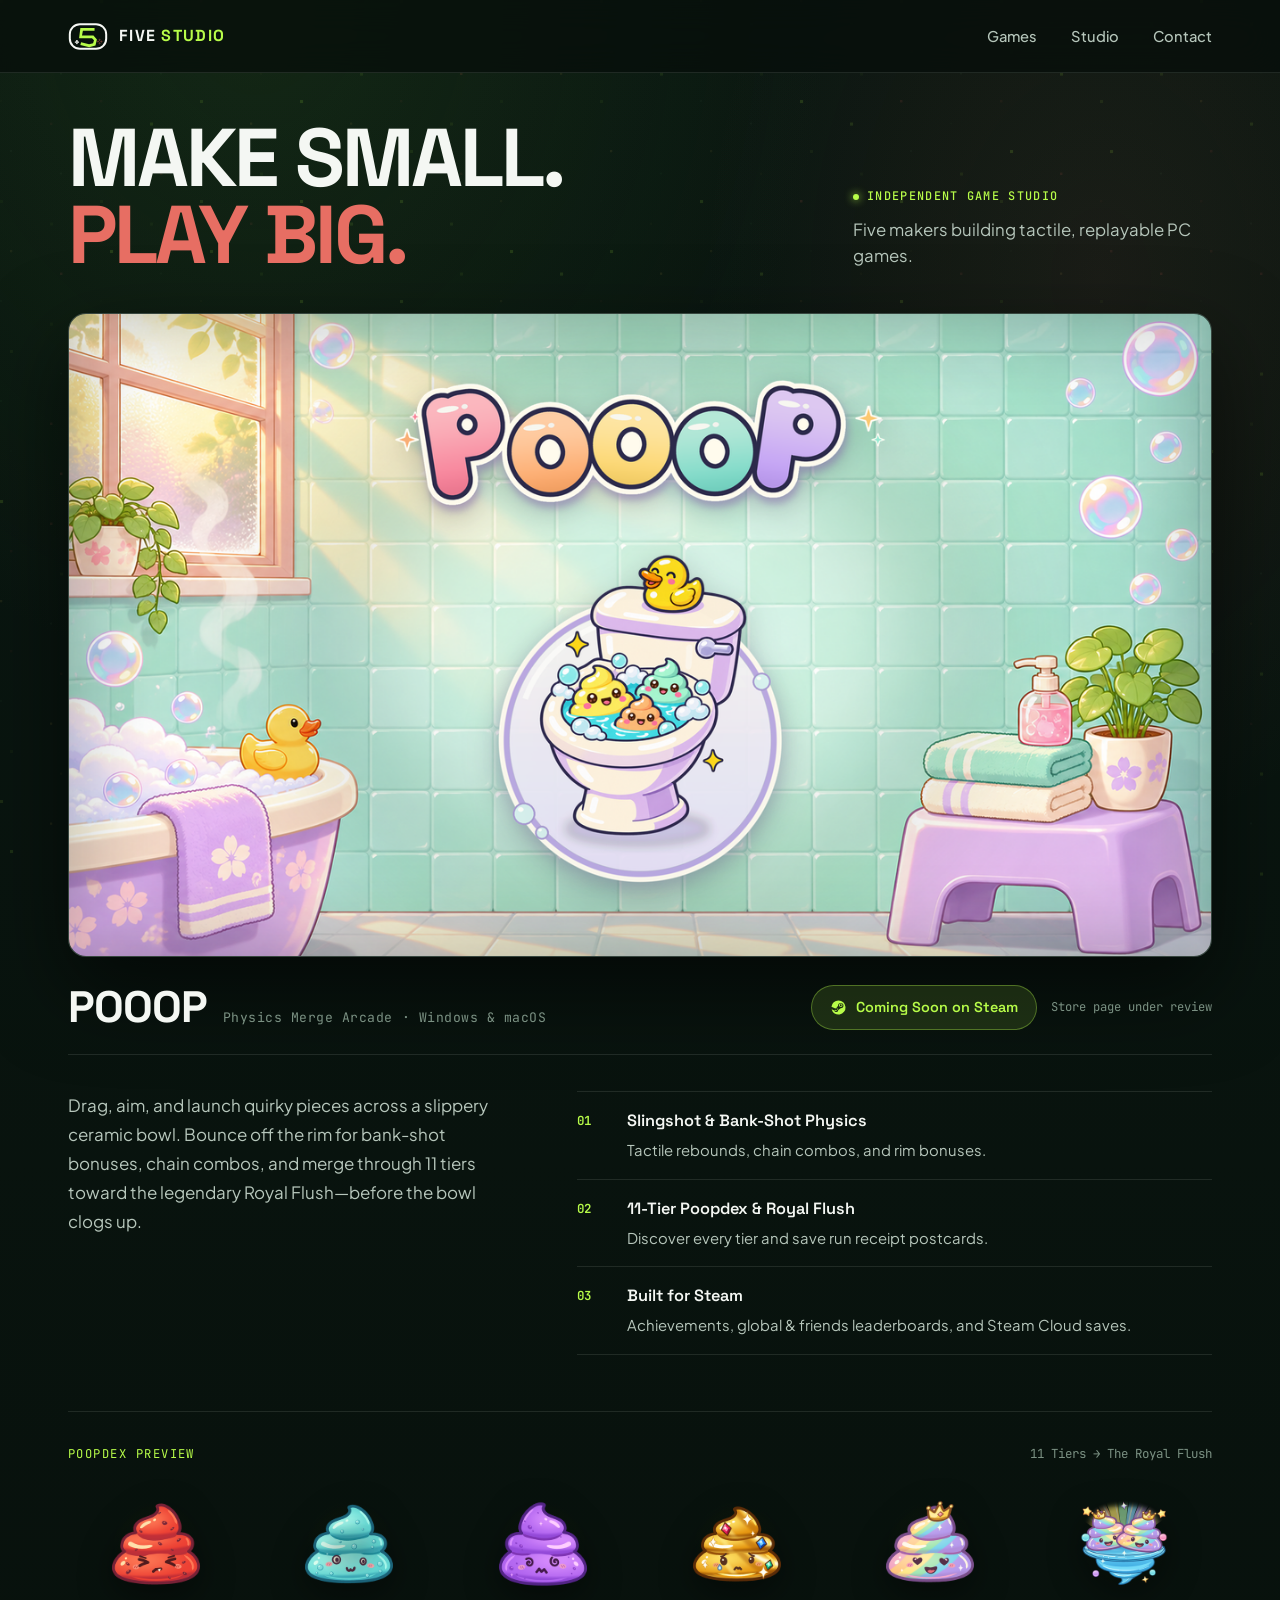
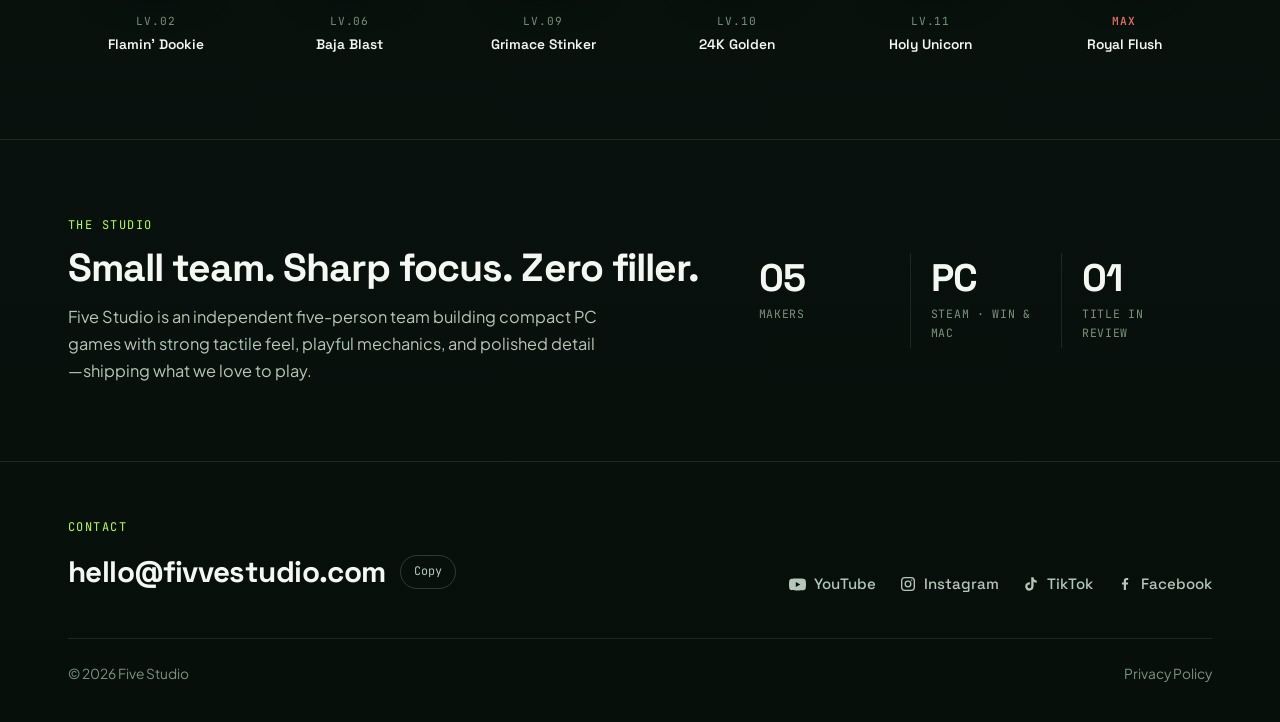
==== commit 656cb766: "feat: 重构官网为全宽杂志布局并新增 POOOP 角色进化展示" ====
--- a/index.html
+++ b/index.html
@@ -6,7 +6,7 @@
   <title>Five Studio — Make Small. Play Big.</title>
   <meta name="description" content="Five Studio is an independent game studio crafting tactile, replayable PC games — starting with our debut physics merge title, POOOP, for Steam." />
   <link rel="canonical" href="https://fivvestudio.com/" />
-  <meta name="theme-color" content="#0d1f17" />
+  <meta name="theme-color" content="#070f0b" />
 
   <!-- Open Graph / Social -->
   <meta property="og:type" content="website" />
@@ -36,14 +36,14 @@
     <header class="site-header">
       <div class="container nav-inner">
         <a class="brand-link" href="#top" aria-label="Five Studio Home">
-          <img class="brand-mark" src="./assets/logo-mark.svg" alt="Five Studio Logo" width="42" height="30" />
+          <img class="brand-mark" src="./assets/logo-mark.svg" alt="Five Studio Logo" width="40" height="29" />
           <span class="brand-name">FIVE <span>STUDIO</span></span>
         </a>
 
         <nav aria-label="Primary Navigation">
           <ul class="nav-links" id="nav-links">
             <li><a href="#games">Games</a></li>
-            <li><a href="#about">About</a></li>
+            <li><a href="#studio">Studio</a></li>
             <li><a href="#contact">Contact</a></li>
           </ul>
         </nav>
@@ -59,198 +59,241 @@
     </header>
 
     <main id="top">
-      <!-- Hero -->
+      <!-- Editorial Split Hero -->
       <section class="hero">
+        <div class="container hero-split">
+          <h1 class="hero-title">
+            <span class="line-white">MAKE SMALL.</span>
+            <span class="line-accent">PLAY BIG.</span>
+          </h1>
+
+          <div class="hero-aside">
+            <div class="eyebrow-tag">
+              <span class="eyebrow-dot" aria-hidden="true"></span>
+              <span>Independent Game Studio</span>
+            </div>
+            <p class="hero-lead">
+              Five makers building tactile, replayable PC games.
+            </p>
+          </div>
+        </div>
+      </section>
+
+      <!-- Debut Game Showcase -->
+      <section class="section-game" id="games">
         <div class="container">
-          <div class="hero-inner">
-            <div class="status-pill">
-              <span class="status-dot" aria-hidden="true"></span>
-              <span>Independent Game Studio</span>
-            </div>
-
-            <h1 class="hero-title">
-              <span class="line-white">MAKE SMALL.</span>
-              <span class="line-accent">PLAY BIG.</span>
-            </h1>
-
-            <p class="hero-lead">
-              A five-person indie studio crafting tactile, replayable PC games.
-            </p>
-          </div>
-        </div>
-      </section>
-
-      <!-- Games -->
-      <section class="section section-games" id="games">
-        <div class="container">
-          <div class="section-header">
-            <span class="section-eyebrow">Games</span>
-            <h2 class="section-title">Debut Title</h2>
-          </div>
-
-          <article class="game-showcase">
-            <div class="game-media">
-              <img
-                src="./assets/pooop-keyart.png"
-                alt="POOOP — Official key art showing the POOOP logo and mascot characters inside a ceramic bowl"
-                width="1280"
-                height="720"
-              />
-            </div>
-
-            <div class="game-details">
-              <div class="tag-row">
-                <span class="chip chip-lime">
-                  <span class="chip-dot" aria-hidden="true"></span>
-                  Steam · Under Review
-                </span>
-                <span class="chip">Windows &amp; macOS</span>
-                <span class="chip">Physics Merge</span>
-              </div>
-
-              <h3 class="game-title">POOOP</h3>
-
-              <p class="game-desc">
+          <!-- Full-width 16:9 Cinema Frame -->
+          <figure class="cinema-frame">
+            <img
+              src="./assets/pooop-keyart.png"
+              alt="POOOP — Official key art showing the POOOP logo and mascot characters inside a ceramic bowl"
+              width="1280"
+              height="720"
+            />
+          </figure>
+
+          <!-- Frameless Release Bar -->
+          <div class="release-bar">
+            <div class="release-title-group">
+              <h2 class="game-heading">POOOP</h2>
+              <p class="game-subtitle">Physics Merge Arcade &middot; Windows &amp; macOS</p>
+            </div>
+
+            <!-- Steam Store URL once approved: https://store.steampowered.com/app/5438440/ -->
+            <div class="release-status">
+              <span class="steam-pill" role="status" aria-label="Coming Soon on Steam — Store page under review">
+                <svg width="17" height="17" viewBox="0 0 24 24" fill="currentColor" aria-hidden="true">
+                  <path d="M12 2a10 10 0 0 0-9.96 9.1l5.37 2.22a2.84 2.84 0 0 1 1.6-.49l2.4-3.47v-.05a3.78 3.78 0 1 1 3.78 3.78h-.09l-3.42 2.44a2.85 2.85 0 0 1-5.65.58L2.24 14.5A10 10 0 1 0 12 2Zm-4.2 14.37-1.74-.72a2.14 2.14 0 0 0 3.96-.24 2.14 2.14 0 0 0-1.15-2.8l1.8.74a1.57 1.57 0 1 1-2.87 1.02Zm7.39-5.05a2.52 2.52 0 1 0 0-5.04 2.52 2.52 0 0 0 0 5.04Zm0-3.78a1.26 1.26 0 1 1 0 2.52 1.26 1.26 0 0 1 0-2.52Z" />
+                </svg>
+                <span>Coming Soon on Steam</span>
+              </span>
+              <span class="release-note">Store page under review</span>
+            </div>
+          </div>
+
+          <!-- Hairline-Separated Asymmetric Details Grid -->
+          <div class="game-details-grid">
+            <div class="game-pitch">
+              <p>
                 Drag, aim, and launch quirky pieces across a slippery ceramic bowl. Bounce off the rim for bank-shot bonuses, chain combos, and merge through 11 tiers toward the legendary Royal Flush—before the bowl clogs up.
               </p>
-
-              <ul class="feature-list">
-                <li>
-                  <strong>Slingshot &amp; Bank-Shot Physics</strong> — Tactile rebounds, chain combos, and rim bonuses.
-                </li>
-                <li>
-                  <strong>11-Tier Poopdex &amp; Royal Flush</strong> — Discover every tier and save run receipt postcards.
-                </li>
-                <li>
-                  <strong>Built for Steam</strong> — Achievements, global &amp; friends leaderboards, and Steam Cloud saves.
-                </li>
-              </ul>
-
-              <div class="game-actions">
-                <!-- Steam Store URL once approved: https://store.steampowered.com/app/5438440/ -->
-                <div class="steam-status-group">
-                  <span class="steam-status-btn" role="status" aria-label="Coming Soon on Steam — Store page currently under review">
-                    <svg width="18" height="18" viewBox="0 0 24 24" fill="currentColor" aria-hidden="true">
-                      <path d="M12 2a10 10 0 0 0-9.96 9.1l5.37 2.22a2.84 2.84 0 0 1 1.6-.49l2.4-3.47v-.05a3.78 3.78 0 1 1 3.78 3.78h-.09l-3.42 2.44a2.85 2.85 0 0 1-5.65.58L2.24 14.5A10 10 0 1 0 12 2Zm-4.2 14.37-1.74-.72a2.14 2.14 0 0 0 3.96-.24 2.14 2.14 0 0 0-1.15-2.8l1.8.74a1.57 1.57 0 1 1-2.87 1.02Zm7.39-5.05a2.52 2.52 0 1 0 0-5.04 2.52 2.52 0 0 0 0 5.04Zm0-3.78a1.26 1.26 0 1 1 0 2.52 1.26 1.26 0 0 1 0-2.52Z" />
-                    </svg>
-                    <span>Coming Soon on Steam</span>
-                  </span>
-                  <span class="steam-review-note">Store page currently under review</span>
-                </div>
-
-                <a class="btn btn-outline" href="#contact">Follow Updates</a>
-              </div>
-            </div>
-          </article>
+            </div>
+
+            <ol class="feature-rows">
+              <li class="feature-row">
+                <span class="feature-num">01</span>
+                <div class="feature-copy">
+                  <strong>Slingshot &amp; Bank-Shot Physics</strong>
+                  <span>Tactile rebounds, chain combos, and rim bonuses.</span>
+                </div>
+              </li>
+              <li class="feature-row">
+                <span class="feature-num">02</span>
+                <div class="feature-copy">
+                  <strong>11-Tier Poopdex &amp; Royal Flush</strong>
+                  <span>Discover every tier and save run receipt postcards.</span>
+                </div>
+              </li>
+              <li class="feature-row">
+                <span class="feature-num">03</span>
+                <div class="feature-copy">
+                  <strong>Built for Steam</strong>
+                  <span>Achievements, global &amp; friends leaderboards, and Steam Cloud saves.</span>
+                </div>
+              </li>
+            </ol>
+          </div>
+
+          <!-- Transparent Character Evolution Strip -->
+          <div class="poopdex-strip" aria-label="POOOP Character Evolution Preview">
+            <div class="strip-header">
+              <span class="strip-eyebrow">Poopdex Preview</span>
+              <span class="strip-caption">11 Tiers &rarr; The Royal Flush</span>
+            </div>
+
+            <div class="character-grid">
+              <figure class="char-item">
+                <div class="char-stage">
+                  <img src="./assets/pooop/tier-02.png" alt="Lv.02 Flamin' Dookie" width="240" height="240" loading="lazy" />
+                </div>
+                <figcaption>
+                  <span class="char-tier">LV.02</span>
+                  <span class="char-name">Flamin' Dookie</span>
+                </figcaption>
+              </figure>
+
+              <figure class="char-item">
+                <div class="char-stage">
+                  <img src="./assets/pooop/tier-06.png" alt="Lv.06 Baja Blast" width="240" height="240" loading="lazy" />
+                </div>
+                <figcaption>
+                  <span class="char-tier">LV.06</span>
+                  <span class="char-name">Baja Blast</span>
+                </figcaption>
+              </figure>
+
+              <figure class="char-item">
+                <div class="char-stage">
+                  <img src="./assets/pooop/tier-09.png" alt="Lv.09 Grimace Stinker" width="240" height="240" loading="lazy" />
+                </div>
+                <figcaption>
+                  <span class="char-tier">LV.09</span>
+                  <span class="char-name">Grimace Stinker</span>
+                </figcaption>
+              </figure>
+
+              <figure class="char-item">
+                <div class="char-stage">
+                  <img src="./assets/pooop/tier-10.png" alt="Lv.10 24K Golden" width="240" height="240" loading="lazy" />
+                </div>
+                <figcaption>
+                  <span class="char-tier">LV.10</span>
+                  <span class="char-name">24K Golden</span>
+                </figcaption>
+              </figure>
+
+              <figure class="char-item">
+                <div class="char-stage">
+                  <img src="./assets/pooop/tier-11.png" alt="Lv.11 Holy Unicorn" width="240" height="240" loading="lazy" />
+                </div>
+                <figcaption>
+                  <span class="char-tier">LV.11</span>
+                  <span class="char-name">Holy Unicorn</span>
+                </figcaption>
+              </figure>
+
+              <figure class="char-item">
+                <div class="char-stage">
+                  <img src="./assets/pooop/royal-flush.png" alt="Max Tier The Royal Flush" width="240" height="240" loading="lazy" />
+                </div>
+                <figcaption>
+                  <span class="char-tier char-tier-max">MAX</span>
+                  <span class="char-name">Royal Flush</span>
+                </figcaption>
+              </figure>
+            </div>
+          </div>
         </div>
       </section>
 
-      <!-- About -->
-      <section class="section" id="about">
+      <!-- Frameless Studio Statement -->
+      <section class="section-studio" id="studio">
         <div class="container">
-          <div class="about-panel">
-            <div class="about-copy">
-              <span class="section-eyebrow">About</span>
-              <h2 class="section-title">Small Team. Focused Craft.</h2>
-              <p class="about-text">
+          <div class="studio-grid">
+            <div class="studio-statement">
+              <span class="eyebrow-text">The Studio</span>
+              <h2 class="studio-heading">Small team. Sharp focus. Zero filler.</h2>
+              <p class="studio-body">
                 Five Studio is an independent five-person team building compact PC games with strong tactile feel, playful mechanics, and polished detail—shipping what we love to play.
               </p>
             </div>
 
-            <dl class="studio-facts">
-              <div class="fact-item">
-                <dt>Team</dt>
-                <dd>5 Independent Developers</dd>
+            <dl class="studio-metrics">
+              <div class="metric-col">
+                <dd>05</dd>
+                <dt>Makers</dt>
               </div>
-              <div class="fact-item">
-                <dt>Platforms</dt>
-                <dd>PC · Steam (Windows &amp; macOS)</dd>
+              <div class="metric-col">
+                <dd>PC</dd>
+                <dt>Steam · Win &amp; Mac</dt>
               </div>
-              <div class="fact-item">
-                <dt>First Release</dt>
-                <dd>POOOP (In Steam Review)</dd>
+              <div class="metric-col">
+                <dd>01</dd>
+                <dt>Title in Review</dt>
               </div>
             </dl>
           </div>
         </div>
       </section>
-
-      <!-- Contact & Socials -->
-      <section class="section section-contact" id="contact">
-        <div class="container">
-          <div class="contact-panel">
-            <div class="contact-main">
-              <span class="section-eyebrow">Contact</span>
-              <h2 class="section-title">Get in Touch</h2>
-              <p class="contact-note">For players, creators, and general inquiries.</p>
-
-              <div class="contact-email-row">
-                <a class="contact-email-link" href="mailto:hello@fivvestudio.com">hello@fivvestudio.com</a>
-                <button class="copy-btn" type="button" data-copy="hello@fivvestudio.com">Copy</button>
-              </div>
-            </div>
-
-            <div class="socials-strip" id="socials" aria-label="Official Social Media Channels">
-              <a class="social-pill" href="https://www.youtube.com/@Fivvestudio_official" target="_blank" rel="noopener noreferrer">
-                <span class="social-icon" aria-hidden="true">
-                  <svg width="18" height="18" viewBox="0 0 24 24" fill="currentColor">
-                    <path d="M23.5 6.2a3.02 3.02 0 0 0-2.12-2.14C19.5 3.5 12 3.5 12 3.5s-7.5 0-9.38.56A3.02 3.02 0 0 0 .5 6.2 31.6 31.6 0 0 0 0 12a31.6 31.6 0 0 0 .5 5.8 3.02 3.02 0 0 0 2.12 2.14c1.88.56 9.38.56 9.38.56s7.5 0 9.38-.56a3.02 3.02 0 0 0 2.12-2.14A31.6 31.6 0 0 0 24 12a31.6 31.6 0 0 0-.5-5.8ZM9.6 15.6V8.4l6.3 3.6-6.3 3.6Z" />
-                  </svg>
-                </span>
-                <span class="social-meta">
-                  <strong>YouTube</strong>
-                  <span>@Fivvestudio_official</span>
-                </span>
-              </a>
-
-              <a class="social-pill" href="https://www.instagram.com/fivestudio_official/" target="_blank" rel="noopener noreferrer">
-                <span class="social-icon" aria-hidden="true">
-                  <svg width="17" height="17" viewBox="0 0 24 24" fill="none" stroke="currentColor" stroke-width="2" stroke-linecap="round" stroke-linejoin="round">
-                    <rect x="2.5" y="2.5" width="19" height="19" rx="5" />
-                    <circle cx="12" cy="12" r="4.2" />
-                    <circle cx="17.6" cy="6.4" r="1" fill="currentColor" stroke="none" />
-                  </svg>
-                </span>
-                <span class="social-meta">
-                  <strong>Instagram</strong>
-                  <span>@fivestudio_official</span>
-                </span>
-              </a>
-
-              <a class="social-pill" href="https://www.tiktok.com/@fivestudio_official" target="_blank" rel="noopener noreferrer">
-                <span class="social-icon" aria-hidden="true">
-                  <svg width="17" height="17" viewBox="0 0 24 24" fill="currentColor">
-                    <path d="M19.59 6.69a4.83 4.83 0 0 1-3.77-4.25V2h-3.45v13.67a2.89 2.89 0 0 1-5.2 1.74 2.89 2.89 0 0 1 2.31-4.64 2.93 2.93 0 0 1 .88.13V9.4a6.84 6.84 0 0 0-1-.05A6.33 6.33 0 0 0 5 20.1a6.34 6.34 0 0 0 10.86-4.43v-7a8.16 8.16 0 0 0 4.77 1.52v-3.4a4.85 4.85 0 0 1-1-.1Z" />
-                  </svg>
-                </span>
-                <span class="social-meta">
-                  <strong>TikTok</strong>
-                  <span>@fivestudio_official</span>
-                </span>
-              </a>
-
-              <a class="social-pill" href="https://www.facebook.com/profile.php?id=61589894813402" target="_blank" rel="noopener noreferrer">
-                <span class="social-icon" aria-hidden="true">
-                  <svg width="17" height="17" viewBox="0 0 24 24" fill="currentColor">
-                    <path d="M13.5 21v-8.2h2.76l.41-3.2H13.5V7.55c0-.93.26-1.56 1.6-1.56h1.7V3.13A22.7 22.7 0 0 0 14.32 3c-2.46 0-4.14 1.5-4.14 4.25v2.35H7.4v3.2h2.78V21h3.32Z" />
-                  </svg>
-                </span>
-                <span class="social-meta">
-                  <strong>Facebook</strong>
-                  <span>Five studio</span>
-                </span>
-              </a>
-            </div>
-          </div>
-        </div>
-      </section>
     </main>
 
-    <footer class="site-footer">
-      <div class="container footer-inner">
-        <div>&copy; <span id="year">2026</span> Five Studio</div>
-        <div class="footer-links">
-          <a href="mailto:hello@fivvestudio.com">hello@fivvestudio.com</a>
+    <!-- Unified Editorial Footer & Contact -->
+    <footer class="site-footer" id="contact">
+      <div class="container">
+        <div class="footer-top">
+          <div class="footer-contact">
+            <span class="eyebrow-text">Contact</span>
+            <div class="email-row">
+              <a class="email-link" href="mailto:hello@fivvestudio.com">hello@fivvestudio.com</a>
+              <button class="copy-btn" type="button" data-copy="hello@fivvestudio.com">Copy</button>
+            </div>
+          </div>
+
+          <div class="socials-row" id="socials" aria-label="Official Social Media Channels">
+            <a class="social-link" href="https://www.youtube.com/@Fivvestudio_official" target="_blank" rel="noopener noreferrer">
+              <svg width="17" height="17" viewBox="0 0 24 24" fill="currentColor" aria-hidden="true">
+                <path d="M23.5 6.2a3.02 3.02 0 0 0-2.12-2.14C19.5 3.5 12 3.5 12 3.5s-7.5 0-9.38.56A3.02 3.02 0 0 0 .5 6.2 31.6 31.6 0 0 0 0 12a31.6 31.6 0 0 0 .5 5.8 3.02 3.02 0 0 0 2.12 2.14c1.88.56 9.38.56 9.38.56s7.5 0 9.38-.56a3.02 3.02 0 0 0 2.12-2.14A31.6 31.6 0 0 0 24 12a31.6 31.6 0 0 0-.5-5.8ZM9.6 15.6V8.4l6.3 3.6-6.3 3.6Z" />
+              </svg>
+              <span>YouTube</span>
+            </a>
+
+            <a class="social-link" href="https://www.instagram.com/fivestudio_official/" target="_blank" rel="noopener noreferrer">
+              <svg width="16" height="16" viewBox="0 0 24 24" fill="none" stroke="currentColor" stroke-width="2" stroke-linecap="round" stroke-linejoin="round" aria-hidden="true">
+                <rect x="2.5" y="2.5" width="19" height="19" rx="5" />
+                <circle cx="12" cy="12" r="4.2" />
+                <circle cx="17.6" cy="6.4" r="1" fill="currentColor" stroke="none" />
+              </svg>
+              <span>Instagram</span>
+            </a>
+
+            <a class="social-link" href="https://www.tiktok.com/@fivestudio_official" target="_blank" rel="noopener noreferrer">
+              <svg width="16" height="16" viewBox="0 0 24 24" fill="currentColor" aria-hidden="true">
+                <path d="M19.59 6.69a4.83 4.83 0 0 1-3.77-4.25V2h-3.45v13.67a2.89 2.89 0 0 1-5.2 1.74 2.89 2.89 0 0 1 2.31-4.64 2.93 2.93 0 0 1 .88.13V9.4a6.84 6.84 0 0 0-1-.05A6.33 6.33 0 0 0 5 20.1a6.34 6.34 0 0 0 10.86-4.43v-7a8.16 8.16 0 0 0 4.77 1.52v-3.4a4.85 4.85 0 0 1-1-.1Z" />
+              </svg>
+              <span>TikTok</span>
+            </a>
+
+            <a class="social-link" href="https://www.facebook.com/profile.php?id=61589894813402" target="_blank" rel="noopener noreferrer">
+              <svg width="16" height="16" viewBox="0 0 24 24" fill="currentColor" aria-hidden="true">
+                <path d="M13.5 21v-8.2h2.76l.41-3.2H13.5V7.55c0-.93.26-1.56 1.6-1.56h1.7V3.13A22.7 22.7 0 0 0 14.32 3c-2.46 0-4.14 1.5-4.14 4.25v2.35H7.4v3.2h2.78V21h3.32Z" />
+              </svg>
+              <span>Facebook</span>
+            </a>
+          </div>
+        </div>
+
+        <div class="footer-bottom">
+          <span>&copy; <span id="year">2026</span> Five Studio</span>
           <a href="./privacy/">Privacy Policy</a>
         </div>
       </div>
--- a/styles.css
+++ b/styles.css
@@ -1,19 +1,20 @@
 :root {
-  --bg-void: #08130e;
-  --bg-base: #0d1f17;
-  --bg-elevated: rgba(15, 34, 25, 0.84);
-  --bg-elevated-solid: #11261c;
+  --bg-void: #070f0b;
+  --bg-base: #0a1711;
+  --bg-elevated: rgba(14, 29, 22, 0.85);
   --lime: #b7fc49;
-  --lime-soft: rgba(183, 252, 73, 0.13);
+  --lime-soft: rgba(183, 252, 73, 0.12);
   --coral: #e76e63;
   --ink: #f4f7f3;
-  --ink-secondary: #b9cabe;
-  --ink-muted: #7f9788;
-  --border: rgba(183, 252, 73, 0.2);
-  --border-subtle: rgba(244, 247, 243, 0.1);
+  --ink-secondary: #b6c6bb;
+  --ink-muted: #7b9183;
+  --hairline: rgba(244, 247, 243, 0.1);
+  --hairline-strong: rgba(244, 247, 243, 0.18);
+  --border-lime: rgba(183, 252, 73, 0.34);
   --radius-sm: 10px;
-  --radius-md: 16px;
-  --radius-lg: 22px;
+  --radius-md: 14px;
+  --radius-lg: 18px;
+  --shadow-cinema: 0 32px 84px rgba(0, 0, 0, 0.56);
   --shadow-card: 0 24px 64px rgba(0, 0, 0, 0.44);
   --font-display: 'Space Grotesk', system-ui, -apple-system, BlinkMacSystemFont, sans-serif;
   --font-body: 'Plus Jakarta Sans', system-ui, -apple-system, BlinkMacSystemFont, sans-serif;
@@ -40,9 +41,9 @@
   line-height: 1.65;
   color: var(--ink);
   background:
-    radial-gradient(60% 45% at 15% 6%, rgba(49, 92, 34, 0.34) 0%, rgba(13, 31, 23, 0) 70%),
-    radial-gradient(48% 40% at 86% 24%, rgba(231, 110, 99, 0.1) 0%, rgba(13, 31, 23, 0) 68%),
-    linear-gradient(180deg, #0c1d15 0%, #08130e 100%);
+    radial-gradient(64% 42% at 20% 0%, rgba(49, 92, 34, 0.24) 0%, rgba(7, 15, 11, 0) 70%),
+    radial-gradient(46% 36% at 86% 12%, rgba(231, 110, 99, 0.08) 0%, rgba(7, 15, 11, 0) 68%),
+    linear-gradient(180deg, var(--bg-base) 0%, var(--bg-void) 100%);
   overflow-x: hidden;
   -webkit-font-smoothing: antialiased;
 }
@@ -68,7 +69,7 @@
   outline-offset: 3px;
 }
 
-/* Pixel matrix canvas backdrop */
+/* Subtle dot-matrix backdrop */
 #dot-matrix {
   position: fixed;
   inset: 0;
@@ -76,7 +77,7 @@
   height: 100%;
   pointer-events: none;
   z-index: 0;
-  opacity: 0.48;
+  opacity: 0.26;
 }
 
 .site-shell {
@@ -86,9 +87,9 @@
 
 .container {
   width: 100%;
-  max-width: 1120px;
+  max-width: 1200px;
   margin: 0 auto;
-  padding: 0 24px;
+  padding: 0 28px;
 }
 
 /* Header */
@@ -98,8 +99,8 @@
   z-index: 50;
   backdrop-filter: blur(16px);
   -webkit-backdrop-filter: blur(16px);
-  background: rgba(8, 19, 14, 0.78);
-  border-bottom: 1px solid var(--border-subtle);
+  background: rgba(7, 15, 11, 0.78);
+  border-bottom: 1px solid var(--hairline);
 }
 
 .nav-inner {
@@ -107,7 +108,7 @@
   align-items: center;
   justify-content: space-between;
   gap: 24px;
-  height: 70px;
+  height: 72px;
 }
 
 .brand-link {
@@ -118,8 +119,8 @@
 }
 
 .brand-mark {
-  width: 42px;
-  height: 30px;
+  width: 40px;
+  height: 29px;
   transition: transform 0.22s ease;
 }
 
@@ -130,7 +131,7 @@
 .brand-name {
   font-family: var(--font-display);
   font-weight: 700;
-  font-size: 1.04rem;
+  font-size: 1rem;
   letter-spacing: 0.08em;
   color: var(--ink);
 }
@@ -142,7 +143,7 @@
 .nav-links {
   display: flex;
   align-items: center;
-  gap: 32px;
+  gap: 34px;
   list-style: none;
   margin: 0;
   padding: 0;
@@ -172,12 +173,12 @@
   width: 40px;
   height: 40px;
   border-radius: var(--radius-sm);
-  border: 1px solid var(--border-subtle);
+  border: 1px solid var(--hairline);
   background: rgba(255, 255, 255, 0.03);
   cursor: pointer;
 }
 
-/* Buttons */
+/* Buttons (used on privacy & 404 pages too) */
 .btn {
   display: inline-flex;
   align-items: center;
@@ -188,38 +189,30 @@
   font-family: var(--font-display);
   font-weight: 600;
   font-size: 0.92rem;
-  letter-spacing: 0.01em;
   border: 1px solid transparent;
   cursor: pointer;
   transition: transform 0.18s ease, box-shadow 0.2s ease, background-color 0.2s ease, border-color 0.2s ease, color 0.2s ease;
   white-space: nowrap;
 }
 
-.btn:active {
-  transform: translateY(1px) scale(0.99);
-}
-
 .btn-primary {
   background: var(--lime);
   color: #09150d;
-  box-shadow: 0 8px 26px rgba(183, 252, 73, 0.22);
 }
 
 .btn-primary:hover {
   background: #c8ff6e;
   transform: translateY(-2px);
-  box-shadow: 0 12px 32px rgba(183, 252, 73, 0.34);
 }
 
 .btn-outline {
   background: rgba(255, 255, 255, 0.03);
-  border-color: var(--border);
+  border-color: var(--hairline-strong);
   color: var(--ink);
 }
 
 .btn-outline:hover {
   border-color: var(--lime);
-  background: rgba(183, 252, 73, 0.08);
   color: var(--lime);
   transform: translateY(-2px);
 }
@@ -229,52 +222,25 @@
   font-size: 0.85rem;
 }
 
-/* Status Pill */
-.status-pill {
-  display: inline-flex;
-  align-items: center;
-  gap: 9px;
-  padding: 6px 14px;
-  border-radius: 999px;
-  border: 1px solid var(--border);
-  background: rgba(183, 252, 73, 0.07);
-  font-family: var(--font-mono);
-  font-size: 0.75rem;
-  letter-spacing: 0.09em;
-  text-transform: uppercase;
-  color: var(--lime);
-}
-
-.status-dot {
-  width: 7px;
-  height: 7px;
-  border-radius: 50%;
-  background: var(--lime);
-  box-shadow: 0 0 10px var(--lime);
-  animation: pulse 2.4s ease-in-out infinite;
-}
-
-@keyframes pulse {
-  0%, 100% { opacity: 1; transform: scale(1); }
-  50% { opacity: 0.45; transform: scale(0.84); }
-}
-
-/* Compact Editorial Hero */
+/* Editorial Split Hero */
 .hero {
-  padding: 68px 0 40px;
-}
-
-.hero-inner {
-  max-width: 760px;
+  padding: 46px 0 34px;
+}
+
+.hero-split {
+  display: grid;
+  grid-template-columns: 1.35fr 0.65fr;
+  gap: 40px;
+  align-items: end;
 }
 
 .hero-title {
-  margin: 20px 0 16px;
-  font-family: var(--font-display);
-  font-size: clamp(2.85rem, 6.2vw, 4.75rem);
+  margin: 0;
+  font-family: var(--font-display);
+  font-size: clamp(3.1rem, 6.4vw, 5.2rem);
   font-weight: 700;
-  line-height: 0.96;
-  letter-spacing: -0.03em;
+  line-height: 0.94;
+  letter-spacing: -0.035em;
 }
 
 .hero-title .line-white {
@@ -287,329 +253,410 @@
   color: var(--coral);
 }
 
-.hero-lead {
-  margin: 0;
-  max-width: 540px;
-  color: var(--ink-secondary);
-  font-size: clamp(1.04rem, 1.8vw, 1.18rem);
-  line-height: 1.6;
-}
-
-/* Sections */
-.section {
-  padding: 56px 0;
-}
-
-.section-games {
-  padding-top: 28px;
-}
-
-.section-header {
+.hero-aside {
   display: flex;
   flex-direction: column;
+  gap: 10px;
+  padding-bottom: 4px;
+}
+
+.eyebrow-tag {
+  display: inline-flex;
+  align-items: center;
   gap: 8px;
-  margin-bottom: 24px;
-}
-
-.section-eyebrow {
-  font-family: var(--font-mono);
-  font-size: 0.76rem;
-  letter-spacing: 0.12em;
+  font-family: var(--font-mono);
+  font-size: 0.74rem;
+  font-weight: 500;
+  letter-spacing: 0.11em;
   text-transform: uppercase;
   color: var(--lime);
 }
 
-.section-title {
-  margin: 0;
-  font-family: var(--font-display);
-  font-size: clamp(1.75rem, 3.2vw, 2.35rem);
-  font-weight: 700;
-  line-height: 1.15;
-  letter-spacing: -0.02em;
-}
-
-/* Debut Game Showcase */
-.game-showcase {
-  display: grid;
-  grid-template-columns: 1.15fr 0.85fr;
-  border-radius: var(--radius-lg);
-  overflow: hidden;
-  background: var(--bg-elevated);
-  border: 1px solid var(--border);
-  box-shadow: var(--shadow-card);
-  backdrop-filter: blur(12px);
-}
-
-.game-media {
-  position: relative;
-  min-width: 0;
-  min-height: 360px;
-  background: #0d1f17;
-  border-right: 1px solid var(--border-subtle);
-  overflow: hidden;
-}
-
-.game-media img {
-  width: 100%;
-  height: 100%;
-  object-fit: cover;
-  object-position: center;
-  transition: transform 0.45s ease;
-}
-
-.game-showcase:hover .game-media img {
-  transform: scale(1.025);
-}
-
-.game-details {
-  min-width: 0;
-  padding: 28px 30px;
-  display: flex;
-  flex-direction: column;
-  justify-content: center;
-  gap: 14px;
-}
-
-.tag-row {
-  display: flex;
-  flex-wrap: wrap;
-  gap: 8px;
-}
-
-.chip {
-  display: inline-flex;
-  align-items: center;
-  gap: 7px;
-  padding: 5px 11px;
-  border-radius: 999px;
-  font-family: var(--font-mono);
-  font-size: 0.72rem;
-  border: 1px solid var(--border-subtle);
-  background: rgba(255, 255, 255, 0.03);
-  color: var(--ink-secondary);
-}
-
-.chip-lime {
-  border-color: rgba(183, 252, 73, 0.34);
-  background: var(--lime-soft);
-  color: var(--lime);
-}
-
-.chip-dot {
+.eyebrow-dot {
   width: 6px;
   height: 6px;
   border-radius: 50%;
   background: var(--lime);
-}
-
-.game-title {
-  margin: 0;
-  font-family: var(--font-display);
-  font-size: clamp(1.9rem, 2.8vw, 2.3rem);
+  box-shadow: 0 0 8px var(--lime);
+}
+
+.hero-lead {
+  margin: 0;
+  color: var(--ink-secondary);
+  font-size: 1.05rem;
+  line-height: 1.55;
+  max-width: 340px;
+}
+
+/* Debut Game Section */
+.section-game {
+  padding: 6px 0 84px;
+}
+
+.cinema-frame {
+  margin: 0;
+  width: 100%;
+  aspect-ratio: 16 / 9;
+  border-radius: var(--radius-lg);
+  overflow: hidden;
+  border: 1px solid var(--hairline-strong);
+  box-shadow: var(--shadow-cinema);
+  background: #0d1f17;
+}
+
+.cinema-frame img {
+  width: 100%;
+  height: 100%;
+  object-fit: cover;
+  display: block;
+}
+
+/* Frameless Release Bar */
+.release-bar {
+  display: flex;
+  flex-wrap: wrap;
+  align-items: center;
+  justify-content: space-between;
+  gap: 20px;
+  padding: 28px 0 24px;
+  border-bottom: 1px solid var(--hairline);
+}
+
+.release-title-group {
+  display: flex;
+  flex-wrap: wrap;
+  align-items: baseline;
+  gap: 16px;
+}
+
+.game-heading {
+  margin: 0;
+  font-family: var(--font-display);
+  font-size: clamp(2rem, 3.6vw, 2.75rem);
+  font-weight: 700;
+  letter-spacing: -0.025em;
+  line-height: 1;
+}
+
+.game-subtitle {
+  margin: 0;
+  font-family: var(--font-mono);
+  font-size: 0.82rem;
+  letter-spacing: 0.04em;
+  color: var(--ink-muted);
+}
+
+.release-status {
+  display: flex;
+  align-items: center;
+  gap: 14px;
+  flex-wrap: wrap;
+}
+
+.steam-pill {
+  display: inline-flex;
+  align-items: center;
+  gap: 9px;
+  padding: 10px 18px;
+  border-radius: 999px;
+  background: var(--lime-soft);
+  border: 1px solid var(--border-lime);
+  color: var(--lime);
+  font-family: var(--font-display);
+  font-weight: 600;
+  font-size: 0.9rem;
+}
+
+.release-note {
+  font-family: var(--font-mono);
+  font-size: 0.76rem;
+  color: var(--ink-muted);
+}
+
+/* Asymmetric Details Grid */
+.game-details-grid {
+  display: grid;
+  grid-template-columns: 5fr 7fr;
+  gap: 56px;
+  padding: 36px 0 56px;
+  align-items: start;
+}
+
+.game-pitch p {
+  margin: 0;
+  font-size: 1.06rem;
+  line-height: 1.7;
+  color: var(--ink-secondary);
+}
+
+.feature-rows {
+  margin: 0;
+  padding: 0;
+  list-style: none;
+}
+
+.feature-row {
+  display: grid;
+  grid-template-columns: 36px 1fr;
+  gap: 14px;
+  padding: 16px 0;
+  border-top: 1px solid var(--hairline);
+}
+
+.feature-row:last-child {
+  border-bottom: 1px solid var(--hairline);
+}
+
+.feature-num {
+  font-family: var(--font-mono);
+  font-size: 0.78rem;
+  font-weight: 600;
+  color: var(--lime);
+  padding-top: 3px;
+}
+
+.feature-copy {
+  display: flex;
+  flex-direction: column;
+  gap: 3px;
+}
+
+.feature-copy strong {
+  font-family: var(--font-display);
+  font-size: 1.02rem;
+  font-weight: 600;
+  color: var(--ink);
+}
+
+.feature-copy span {
+  font-size: 0.93rem;
+  color: var(--ink-secondary);
+}
+
+/* Transparent Character Evolution Strip */
+.poopdex-strip {
+  padding-top: 32px;
+  border-top: 1px solid var(--hairline);
+}
+
+.strip-header {
+  display: flex;
+  align-items: baseline;
+  justify-content: space-between;
+  gap: 16px;
+  margin-bottom: 24px;
+}
+
+.strip-eyebrow {
+  font-family: var(--font-mono);
+  font-size: 0.76rem;
+  letter-spacing: 0.12em;
+  text-transform: uppercase;
+  color: var(--lime);
+}
+
+.strip-caption {
+  font-family: var(--font-mono);
+  font-size: 0.78rem;
+  color: var(--ink-muted);
+}
+
+.character-grid {
+  display: grid;
+  grid-template-columns: repeat(6, 1fr);
+  gap: 18px;
+}
+
+.char-item {
+  margin: 0;
+  display: flex;
+  flex-direction: column;
+  align-items: center;
+  text-align: center;
+  gap: 12px;
+}
+
+.char-stage {
+  position: relative;
+  width: 112px;
+  height: 112px;
+  display: flex;
+  align-items: center;
+  justify-content: center;
+}
+
+.char-stage::before {
+  content: '';
+  position: absolute;
+  inset: 8px;
+  border-radius: 50%;
+  background: radial-gradient(circle, rgba(183, 252, 73, 0.14) 0%, rgba(183, 252, 73, 0) 70%);
+  opacity: 0.35;
+  transition: opacity 0.25s ease, transform 0.25s ease;
+  pointer-events: none;
+}
+
+.char-stage img {
+  position: relative;
+  width: 96px;
+  height: 96px;
+  object-fit: contain;
+  filter: drop-shadow(0 10px 18px rgba(0, 0, 0, 0.48));
+  transition: transform 0.25s cubic-bezier(0.22, 1, 0.36, 1);
+}
+
+.char-item:hover .char-stage::before {
+  opacity: 1;
+  transform: scale(1.18);
+}
+
+.char-item:hover .char-stage img {
+  transform: translateY(-6px) rotate(-2deg) scale(1.06);
+}
+
+.char-item figcaption {
+  display: flex;
+  flex-direction: column;
+  gap: 2px;
+}
+
+.char-tier {
+  font-family: var(--font-mono);
+  font-size: 0.7rem;
+  letter-spacing: 0.08em;
+  color: var(--ink-muted);
+}
+
+.char-tier-max {
+  color: var(--coral);
+  font-weight: 600;
+}
+
+.char-name {
+  font-family: var(--font-display);
+  font-size: 0.86rem;
+  font-weight: 600;
+  color: var(--ink);
+}
+
+/* Frameless Studio Section */
+.section-studio {
+  padding: 76px 0;
+  border-top: 1px solid var(--hairline);
+}
+
+.studio-grid {
+  display: grid;
+  grid-template-columns: 7fr 5fr;
+  gap: 56px;
+  align-items: center;
+}
+
+.eyebrow-text {
+  display: block;
+  font-family: var(--font-mono);
+  font-size: 0.75rem;
+  letter-spacing: 0.12em;
+  text-transform: uppercase;
+  color: var(--lime);
+  margin-bottom: 10px;
+}
+
+.studio-heading {
+  margin: 0 0 14px;
+  font-family: var(--font-display);
+  font-size: clamp(1.85rem, 3.2vw, 2.45rem);
+  font-weight: 700;
+  letter-spacing: -0.025em;
+  line-height: 1.12;
+}
+
+.studio-body {
+  margin: 0;
+  max-width: 540px;
+  color: var(--ink-secondary);
+  font-size: 1.02rem;
+}
+
+.studio-metrics {
+  margin: 0;
+  display: grid;
+  grid-template-columns: repeat(3, 1fr);
+}
+
+.metric-col {
+  padding: 6px 20px;
+  border-left: 1px solid var(--hairline);
+}
+
+.metric-col:first-child {
+  padding-left: 0;
+  border-left: none;
+}
+
+.metric-col dd {
+  margin: 0 0 6px;
+  font-family: var(--font-display);
+  font-size: clamp(1.9rem, 3vw, 2.45rem);
+  font-weight: 700;
+  line-height: 1;
+  letter-spacing: -0.03em;
+  color: var(--ink);
+}
+
+.metric-col dt {
+  font-family: var(--font-mono);
+  font-size: 0.72rem;
+  letter-spacing: 0.06em;
+  text-transform: uppercase;
+  color: var(--ink-muted);
+}
+
+/* Unified Editorial Footer & Contact */
+.site-footer {
+  border-top: 1px solid var(--hairline);
+  padding: 56px 0 36px;
+}
+
+.footer-top {
+  display: flex;
+  flex-wrap: wrap;
+  align-items: flex-end;
+  justify-content: space-between;
+  gap: 32px;
+  padding-bottom: 42px;
+}
+
+.email-row {
+  display: flex;
+  flex-wrap: wrap;
+  align-items: center;
+  gap: 14px;
+}
+
+.email-link {
+  font-family: var(--font-display);
+  font-size: clamp(1.35rem, 2.6vw, 1.85rem);
   font-weight: 700;
   letter-spacing: -0.02em;
-  line-height: 1.08;
-}
-
-.game-desc {
-  margin: 0;
-  color: var(--ink-secondary);
-  font-size: 0.96rem;
-  line-height: 1.62;
-}
-
-.feature-list {
-  margin: 2px 0 4px;
-  padding: 0;
-  list-style: none;
-  display: grid;
-  gap: 9px;
-}
-
-.feature-list li {
-  position: relative;
-  padding-left: 16px;
-  font-size: 0.9rem;
-  line-height: 1.5;
-  color: var(--ink-secondary);
-}
-
-.feature-list li::before {
-  content: '';
-  position: absolute;
-  left: 0;
-  top: 0.58em;
-  width: 6px;
-  height: 6px;
-  border-radius: 2px;
-  background: var(--lime);
-}
-
-.feature-list strong {
   color: var(--ink);
-  font-weight: 600;
-}
-
-.game-actions {
-  display: flex;
-  flex-wrap: wrap;
-  align-items: flex-start;
-  gap: 12px;
-  margin-top: 4px;
-}
-
-.steam-status-group {
-  display: flex;
-  flex-direction: column;
-  gap: 6px;
-}
-
-.steam-status-btn {
-  display: inline-flex;
-  align-items: center;
-  gap: 9px;
-  padding: 11px 20px;
-  border-radius: 999px;
-  font-family: var(--font-display);
-  font-weight: 600;
-  font-size: 0.92rem;
-  background: rgba(183, 252, 73, 0.12);
-  border: 1px solid rgba(183, 252, 73, 0.38);
-  color: var(--lime);
-  cursor: default;
-  user-select: none;
-}
-
-.steam-review-note {
-  padding-left: 6px;
-  font-family: var(--font-mono);
-  font-size: 0.72rem;
-  color: var(--ink-muted);
-}
-
-/* About Panel */
-.about-panel {
-  display: grid;
-  grid-template-columns: 1.15fr 0.85fr;
-  gap: 36px;
-  align-items: center;
-  padding: 36px 38px;
-  border-radius: var(--radius-lg);
-  background: var(--bg-elevated);
-  border: 1px solid var(--border-subtle);
-  backdrop-filter: blur(12px);
-}
-
-.about-copy {
-  display: flex;
-  flex-direction: column;
-  gap: 10px;
-}
-
-.about-text {
-  margin: 4px 0 0;
-  color: var(--ink-secondary);
-  font-size: 0.98rem;
-  max-width: 540px;
-}
-
-.studio-facts {
-  margin: 0;
-  display: grid;
-  gap: 14px;
-  padding-left: 32px;
-  border-left: 1px solid var(--border-subtle);
-}
-
-.fact-item {
-  display: flex;
-  flex-direction: column;
-  gap: 2px;
-  padding-bottom: 12px;
-  border-bottom: 1px solid var(--border-subtle);
-}
-
-.fact-item:last-child {
-  padding-bottom: 0;
-  border-bottom: none;
-}
-
-.fact-item dt {
-  font-family: var(--font-mono);
-  font-size: 0.72rem;
-  text-transform: uppercase;
-  letter-spacing: 0.08em;
-  color: var(--ink-muted);
-}
-
-.fact-item dd {
-  margin: 0;
-  font-family: var(--font-display);
-  font-size: 1rem;
-  font-weight: 600;
-  color: var(--ink);
-}
-
-/* Contact & Socials */
-.section-contact {
-  padding-bottom: 44px;
-}
-
-.contact-panel {
-  display: flex;
-  flex-direction: column;
-  gap: 28px;
-  padding: 36px 38px;
-  border-radius: var(--radius-lg);
-  background: var(--bg-elevated);
-  border: 1px solid var(--border-subtle);
-  backdrop-filter: blur(12px);
-}
-
-.contact-main {
-  display: flex;
-  flex-direction: column;
-  gap: 8px;
-}
-
-.contact-note {
-  margin: 2px 0 6px;
-  color: var(--ink-secondary);
-  font-size: 0.96rem;
-}
-
-.contact-email-row {
-  display: flex;
-  flex-wrap: wrap;
-  align-items: center;
-  gap: 14px;
-  margin-top: 4px;
-}
-
-.contact-email-link {
-  font-family: var(--font-display);
-  font-size: clamp(1.25rem, 2.5vw, 1.6rem);
-  font-weight: 700;
-  color: var(--lime);
-  transition: opacity 0.18s ease;
-}
-
-.contact-email-link:hover {
-  opacity: 0.85;
-  text-decoration: underline;
-  text-underline-offset: 4px;
+  transition: color 0.18s ease;
+}
+
+.email-link:hover {
+  color: var(--lime);
 }
 
 .copy-btn {
   display: inline-flex;
   align-items: center;
-  gap: 6px;
-  padding: 7px 14px;
+  padding: 6px 13px;
   border-radius: 999px;
-  border: 1px solid var(--border-subtle);
-  background: rgba(255, 255, 255, 0.04);
-  font-family: var(--font-mono);
-  font-size: 0.76rem;
+  border: 1px solid var(--hairline-strong);
+  background: transparent;
+  font-family: var(--font-mono);
+  font-size: 0.74rem;
+  color: var(--ink-secondary);
   cursor: pointer;
   transition: border-color 0.18s ease, color 0.18s ease, background-color 0.18s ease;
 }
@@ -625,77 +672,46 @@
   color: var(--lime);
 }
 
-.socials-strip {
-  display: grid;
-  grid-template-columns: repeat(4, 1fr);
-  gap: 12px;
+.socials-row {
+  display: flex;
+  flex-wrap: wrap;
+  align-items: center;
+  gap: 24px;
+}
+
+.social-link {
+  display: inline-flex;
+  align-items: center;
+  gap: 8px;
+  font-family: var(--font-display);
+  font-size: 0.94rem;
+  font-weight: 500;
+  color: var(--ink-secondary);
+  transition: color 0.18s ease, transform 0.18s ease;
+}
+
+.social-link:hover {
+  color: var(--lime);
+  transform: translateY(-1px);
+}
+
+.footer-bottom {
+  display: flex;
+  flex-wrap: wrap;
+  align-items: center;
+  justify-content: space-between;
+  gap: 16px;
   padding-top: 24px;
-  border-top: 1px solid var(--border-subtle);
-}
-
-.social-pill {
-  display: flex;
-  align-items: center;
-  gap: 12px;
-  padding: 13px 15px;
-  border-radius: var(--radius-md);
-  background: rgba(8, 19, 14, 0.56);
-  border: 1px solid var(--border-subtle);
-  transition: border-color 0.2s ease, transform 0.2s ease, background-color 0.2s ease;
-}
-
-.social-pill:hover {
-  border-color: var(--lime);
-  background: rgba(183, 252, 73, 0.08);
-  transform: translateY(-2px);
-}
-
-.social-icon {
-  width: 34px;
-  height: 34px;
-  border-radius: 9px;
-  background: rgba(244, 247, 243, 0.07);
-  display: flex;
-  align-items: center;
-  justify-content: center;
-  flex-shrink: 0;
-  color: var(--ink);
-  transition: color 0.2s ease, background-color 0.2s ease;
-}
-
-.social-pill:hover .social-icon {
-  color: #09150d;
-  background: var(--lime);
-}
-
-.social-meta {
-  min-width: 0;
-}
-
-.social-meta strong {
-  display: block;
-  font-family: var(--font-display);
-  font-size: 0.92rem;
-  line-height: 1.2;
-}
-
-.social-meta span {
-  display: block;
-  font-family: var(--font-mono);
-  font-size: 0.7rem;
+  border-top: 1px solid var(--hairline);
+  font-size: 0.86rem;
   color: var(--ink-muted);
-  white-space: nowrap;
-  overflow: hidden;
-  text-overflow: ellipsis;
-}
-
-/* Footer */
-.site-footer {
-  margin-top: 20px;
-  padding: 28px 0 38px;
-  border-top: 1px solid var(--border-subtle);
-}
-
+}
+
+.footer-bottom a:hover {
+  color: var(--lime);
+}
+
+/* Privacy / Subpage Footer Links */
 .footer-inner {
   display: flex;
   flex-wrap: wrap;
@@ -717,6 +733,14 @@
 }
 
 /* Legal / Subpage Styling */
+.section-eyebrow {
+  font-family: var(--font-mono);
+  font-size: 0.76rem;
+  letter-spacing: 0.12em;
+  text-transform: uppercase;
+  color: var(--lime);
+}
+
 .legal-main {
   padding: 64px 0 88px;
 }
@@ -727,7 +751,7 @@
   padding: 44px 42px;
   border-radius: var(--radius-lg);
   background: var(--bg-elevated);
-  border: 1px solid var(--border-subtle);
+  border: 1px solid var(--hairline);
   box-shadow: var(--shadow-card);
   backdrop-filter: blur(12px);
 }
@@ -784,7 +808,7 @@
   padding: 46px 34px;
   border-radius: var(--radius-lg);
   background: var(--bg-elevated);
-  border: 1px solid var(--border);
+  border: 1px solid var(--border-lime);
   box-shadow: var(--shadow-card);
 }
 
@@ -799,43 +823,44 @@
 
 /* Responsive */
 @media (max-width: 960px) {
-  .game-showcase,
-  .about-panel {
+  .hero-split,
+  .game-details-grid,
+  .studio-grid {
     grid-template-columns: 1fr;
-  }
-
-  .game-media {
-    border-right: none;
-    border-bottom: 1px solid var(--border-subtle);
-    min-height: 0;
-    aspect-ratio: 16 / 9;
-  }
-
-  .studio-facts {
-    padding-left: 0;
-    padding-top: 24px;
-    border-left: none;
-    border-top: 1px solid var(--border-subtle);
-  }
-
-  .socials-strip {
-    grid-template-columns: repeat(2, 1fr);
+    gap: 28px;
+  }
+
+  .hero-aside {
+    padding-bottom: 0;
+  }
+
+  .hero-lead {
+    max-width: none;
+  }
+
+  .character-grid {
+    grid-template-columns: repeat(3, 1fr);
+    gap: 20px 14px;
   }
 }
 
 @media (max-width: 720px) {
+  .container {
+    padding: 0 20px;
+  }
+
   .nav-links {
     display: none;
     position: absolute;
-    top: 70px;
+    top: 72px;
     left: 0;
     right: 0;
     flex-direction: column;
     align-items: flex-start;
     gap: 0;
-    padding: 12px 24px 20px;
-    background: rgba(8, 19, 14, 0.96);
-    border-bottom: 1px solid var(--border-subtle);
+    padding: 12px 20px 20px;
+    background: rgba(7, 15, 11, 0.96);
+    border-bottom: 1px solid var(--hairline);
   }
 
   .nav-links.is-open {
@@ -857,31 +882,55 @@
   }
 
   .hero {
-    padding: 46px 0 28px;
-  }
-
-  .section {
-    padding: 40px 0;
-  }
-
-  .game-details,
-  .about-panel,
-  .contact-panel,
+    padding: 36px 0 24px;
+  }
+
+  .section-game {
+    padding-bottom: 56px;
+  }
+
+  .section-studio {
+    padding: 52px 0;
+  }
+
+  .release-bar {
+    padding: 22px 0 20px;
+  }
+
+  .game-details-grid {
+    padding: 26px 0 40px;
+  }
+
+  .char-stage {
+    width: 88px;
+    height: 88px;
+  }
+
+  .char-stage img {
+    width: 78px;
+    height: 78px;
+  }
+
+  .studio-metrics {
+    grid-template-columns: repeat(3, 1fr);
+  }
+
+  .metric-col {
+    padding: 4px 12px;
+  }
+
+  .socials-row {
+    gap: 16px 20px;
+  }
+
   .legal-card {
-    padding: 26px 22px;
-  }
-
-  .socials-strip {
-    grid-template-columns: 1fr;
+    padding: 28px 22px;
   }
 }
 
 @media (prefers-reduced-motion: reduce) {
   html {
     scroll-behavior: auto;
-  }
-  .status-dot {
-    animation: none;
   }
   *,
   *::before,
